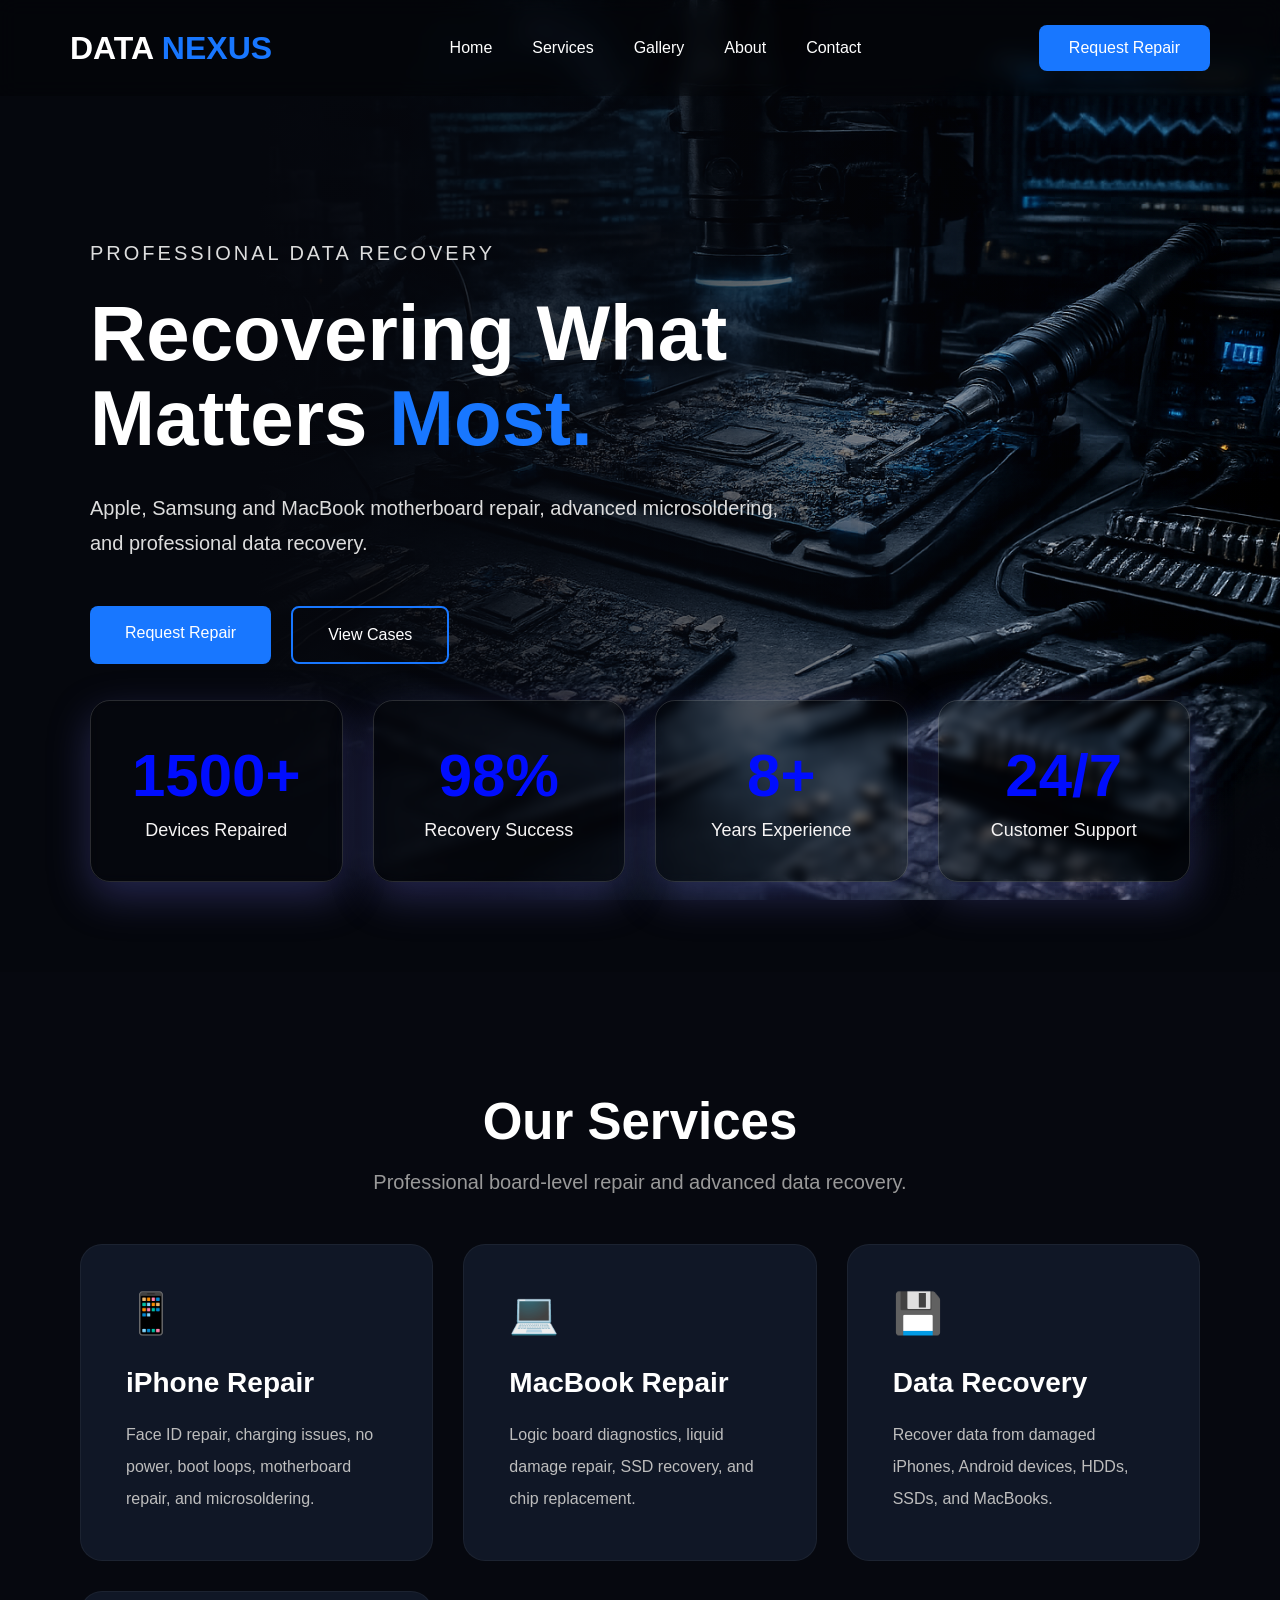
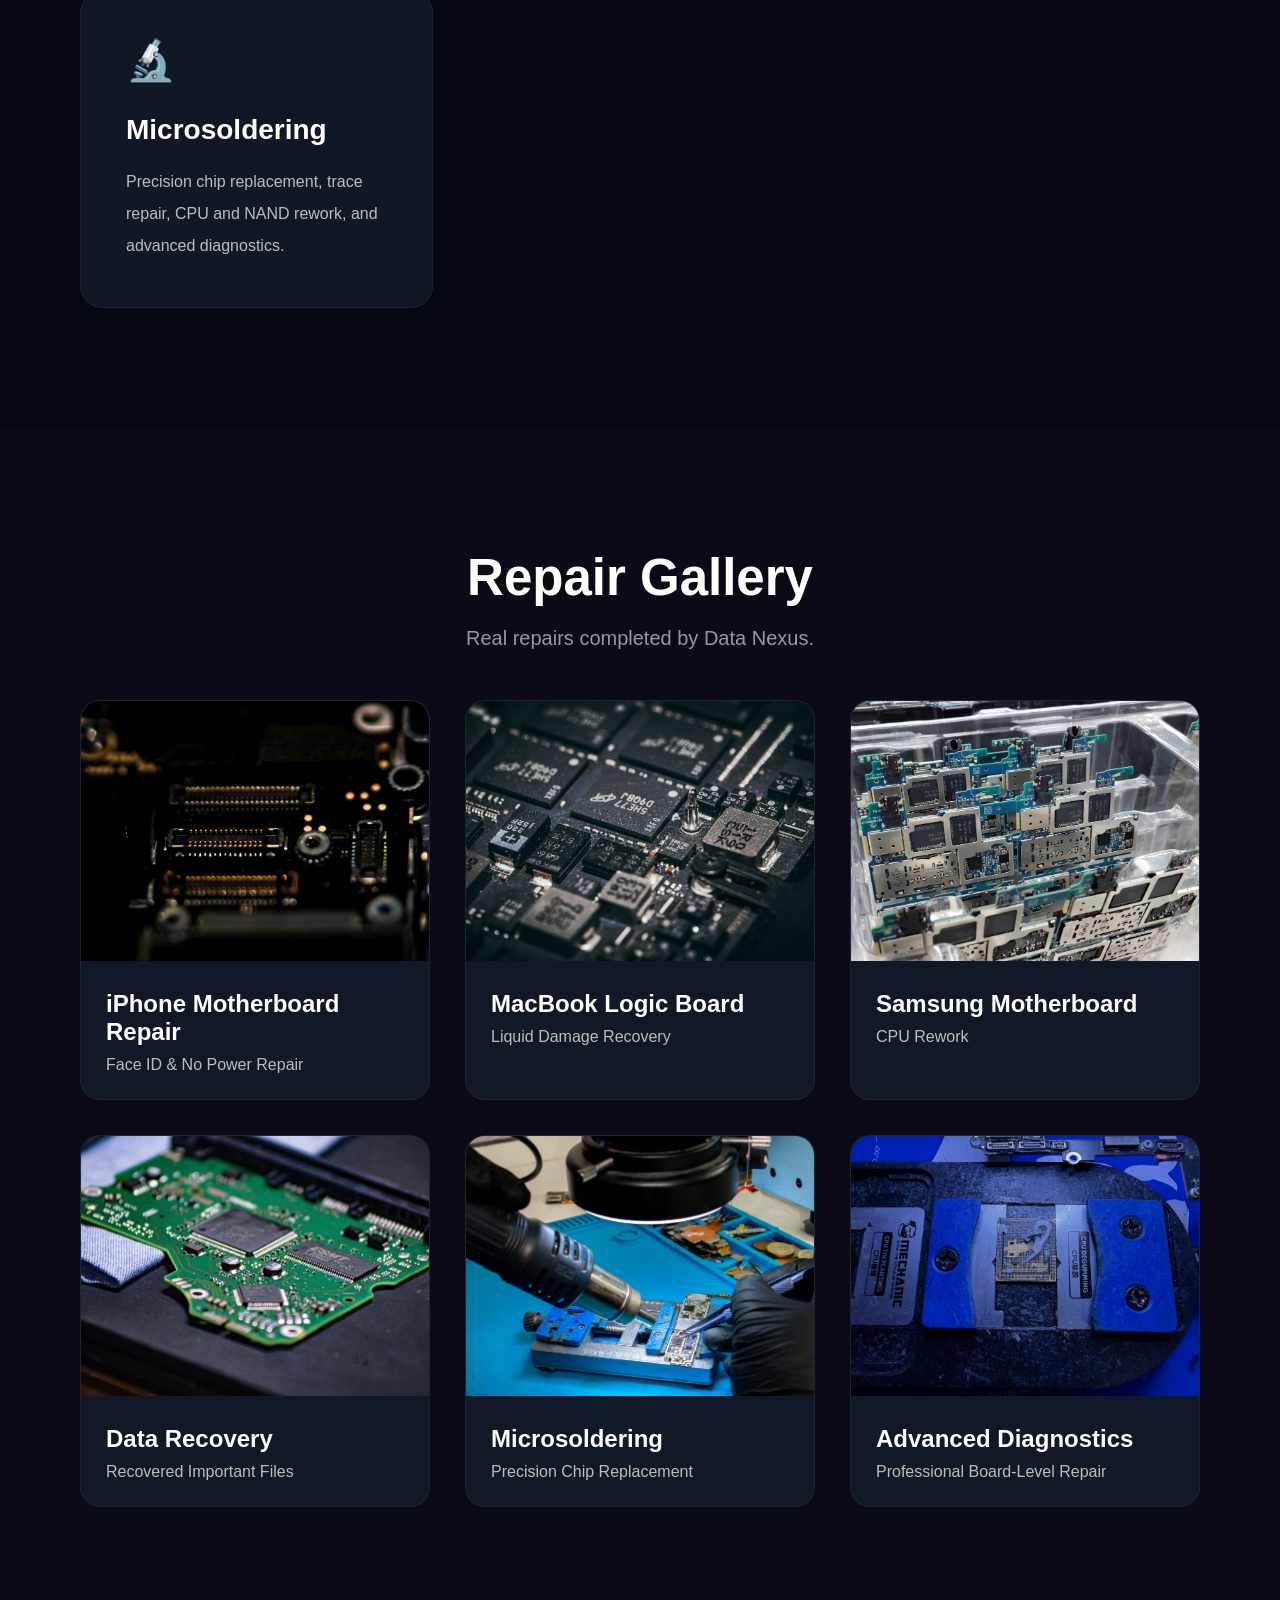
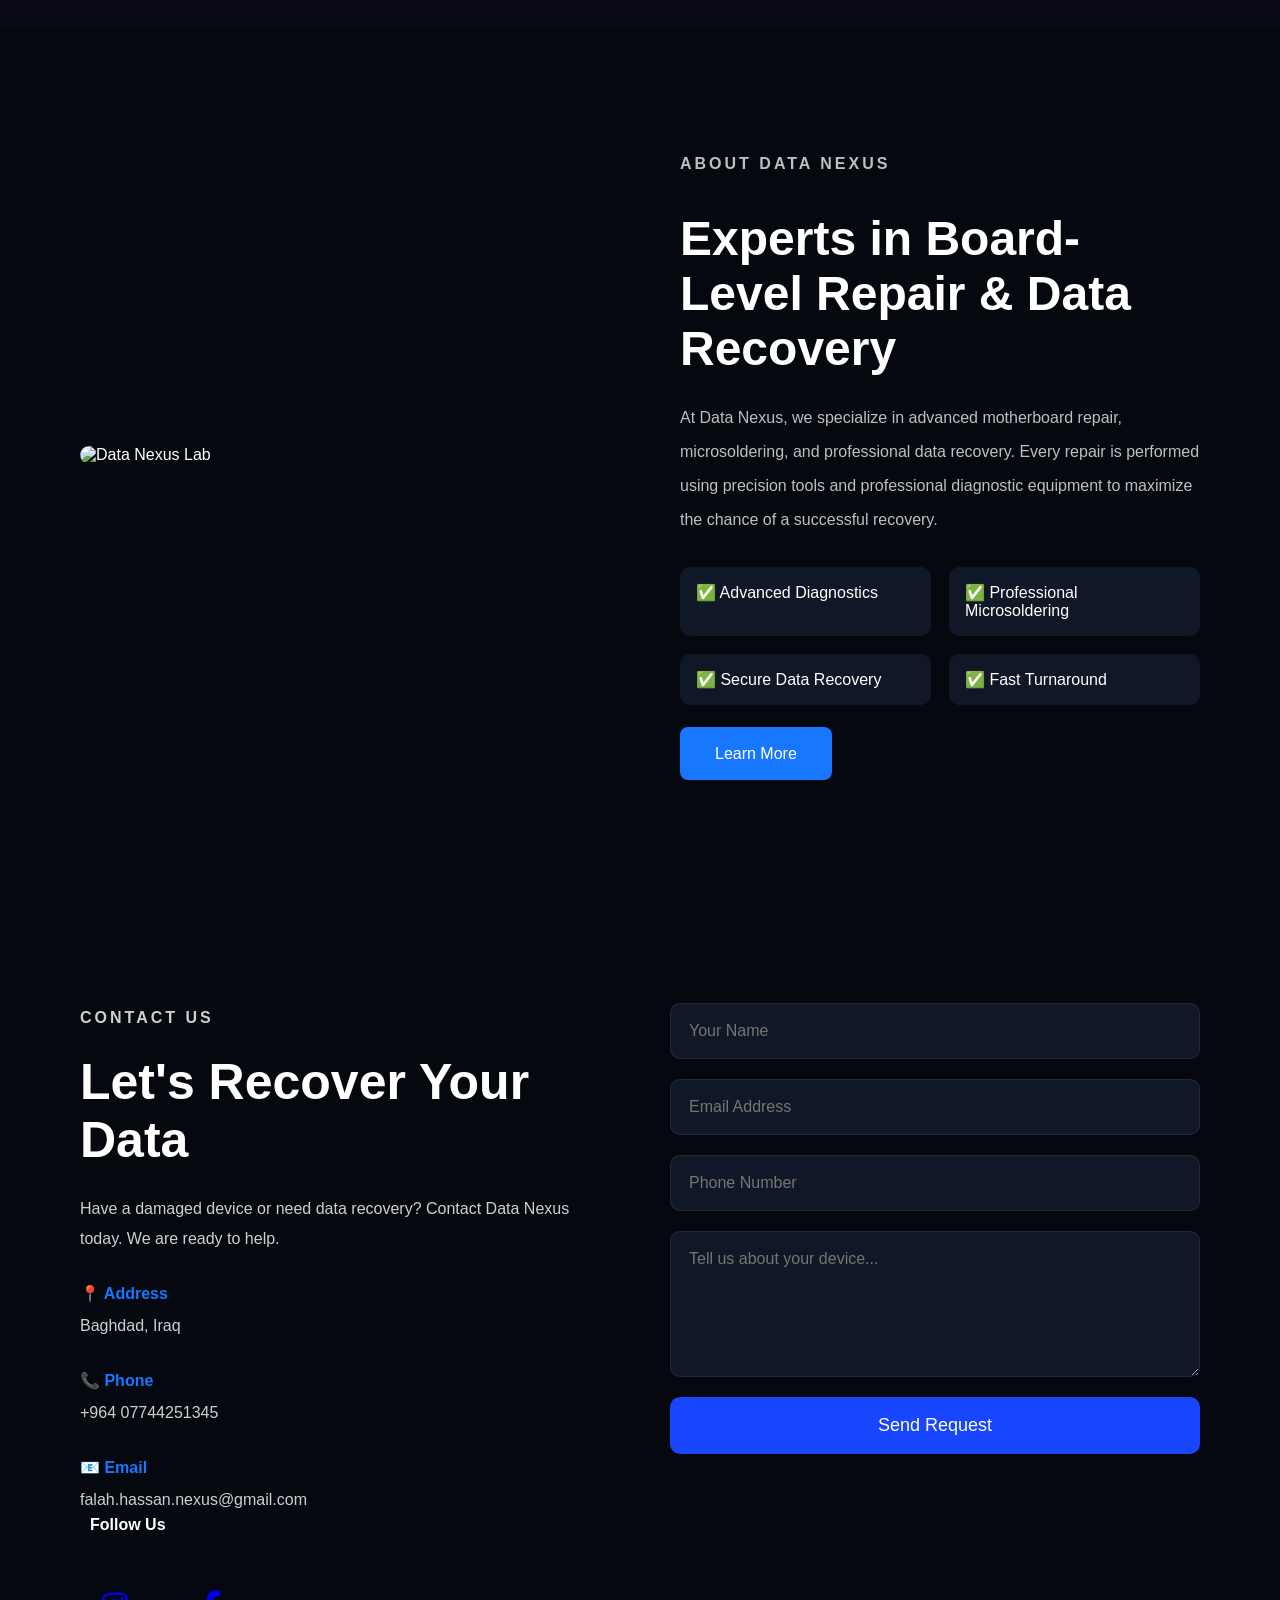
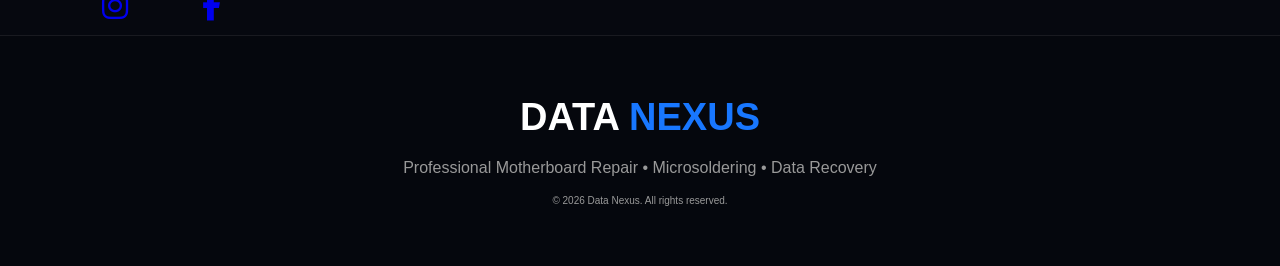
==== index.html @ 42df8c4f "Update index.html" ====
<!DOCTYPE html>
<html lang="en">
<head>
    <meta charset="UTF-8">
    <meta name="viewport" content="width=device-width, initial-scale=1.0">
    <title>Data Nexus</title>

    <link rel="stylesheet" href="style.css">

    <link rel="stylesheet" href="https://cdnjs.cloudflare.com/ajax/libs/font-awesome/6.7.2/css/all.min.css">
</head>

<body>

<header>

    <div class="logo">
        DATA <span>NEXUS</span>
    </div>

    <nav>
        <a href="#">Home</a>
        <a href="#">Services</a>
        <a href="#">Gallery</a>
        <a href="#">About</a>
        <a href="#">Contact</a>
    </nav>

    <a href="#" class="btn">Request Repair</a>

</header>

<section class="hero">

    <div class="overlay"></div>

    <div class="content">

        <p class="small-title">
            PROFESSIONAL DATA RECOVERY
        </p>

        <h1>
            Recovering What <br>
            Matters <span>Most.</span>
        </h1>

        <p>
            Apple, Samsung and MacBook motherboard repair,
            advanced microsoldering,
            and professional data recovery.
        </p>

        <div class="buttons">
            <a href="#" class="primary">Request Repair</a>
            <a href="#" class="secondary">View Cases</a>
        </div>

    </div>

</section>
<section id="services"></section>
<section class="stats">

    <div class="stat-box">
        <h2>1500+</h2>
        <p>Devices Repaired</p>
    </div>

    <div class="stat-box">
        <h2>98%</h2>
        <p>Recovery Success</p>
    </div>

    <div class="stat-box">
        <h2>8+</h2>
        <p>Years Experience</p>
    </div>

    <div class="stat-box">
        <h2>24/7</h2>
        <p>Customer Support</p>
    </div>

</section>

<section class="services">

    <div class="section-title">
        <h2>Our Services</h2>
        <p>Professional board-level repair and advanced data recovery.</p>
    </div>

    <div class="services-grid">

        <div class="service-card">
            <div class="icon">📱</div>
            <h3>iPhone Repair</h3>
            <p>
                Face ID repair, charging issues, no power, boot loops,
                motherboard repair, and microsoldering.
            </p>
        </div>

        <div class="service-card">
            <div class="icon">💻</div>
            <h3>MacBook Repair</h3>
            <p>
                Logic board diagnostics, liquid damage repair,
                SSD recovery, and chip replacement.
            </p>
        </div>

        <div class="service-card">
            <div class="icon">💾</div>
            <h3>Data Recovery</h3>
            <p>
                Recover data from damaged iPhones,
                Android devices, HDDs, SSDs,
                and MacBooks.
            </p>
        </div>

        <div class="service-card">
            <div class="icon">🔬</div>
            <h3>Microsoldering</h3>
            <p>
                Precision chip replacement,
                trace repair,
                CPU and NAND rework,
                and advanced diagnostics.
            </p>
        </div>

    </div>

</section>
<section class="gallery">

    <div class="section-title">
        <h2>Repair Gallery</h2>
        <p>Real repairs completed by Data Nexus.</p>
    </div>

    <div class="gallery-grid">

        <div class="gallery-card">
            <img src="images/repair1.jpg" alt="iPhone Repair">
            <div class="gallery-info">
                <h3>iPhone Motherboard Repair</h3>
                <p>Face ID & No Power Repair</p>
            </div>
        </div>

        <div class="gallery-card">
            <img src="images/repair2.jpg" alt="MacBook Repair">
            <div class="gallery-info">
                <h3>MacBook Logic Board</h3>
                <p>Liquid Damage Recovery</p>
            </div>
        </div>

        <div class="gallery-card">
            <img src="images/repair3.jpg" alt="Samsung Repair">
            <div class="gallery-info">
                <h3>Samsung Motherboard</h3>
                <p>CPU Rework</p>
            </div>
        </div>

        <div class="gallery-card">
            <img src="images/repair4.jpg" alt="Data Recovery">
            <div class="gallery-info">
                <h3>Data Recovery</h3>
                <p>Recovered Important Files</p>
            </div>
        </div>

        <div class="gallery-card">
            <img src="images/repair5.jpg" alt="Microsoldering">
            <div class="gallery-info">
                <h3>Microsoldering</h3>
                <p>Precision Chip Replacement</p>
            </div>
        </div>

        <div class="gallery-card">
            <img src="images/repair6.jpg" alt="Board Repair">
            <div class="gallery-info">
                <h3>Advanced Diagnostics</h3>
                <p>Professional Board-Level Repair</p>
            </div>
        </div>

    </div>

</section>
<section class="about">

    <div class="about-image">
        <img src="images/about.jpg" alt="Data Nexus Lab">
    </div>

    <div class="about-content">

        <p class="section-tag">ABOUT DATA NEXUS</p>

        <h2>Experts in Board-Level Repair & Data Recovery</h2>

        <p>
            At Data Nexus, we specialize in advanced motherboard repair,
            microsoldering, and professional data recovery. Every repair is
            performed using precision tools and professional diagnostic
            equipment to maximize the chance of a successful recovery.
        </p>

        <div class="features">

            <div class="feature">
                ✅ Advanced Diagnostics
            </div>

            <div class="feature">
                ✅ Professional Microsoldering
            </div>

            <div class="feature">
                ✅ Secure Data Recovery
            </div>

            <div class="feature">
                ✅ Fast Turnaround
            </div>

        </div>

        <a href="#" class="primary">Learn More</a>

    </div>

</section>



</section>

<section class="contact">

    <div class="contact-info">

        <p class="section-tag">CONTACT US</p>

        <h2>Let's Recover Your Data</h2>

        <p>
            Have a damaged device or need data recovery? Contact Data Nexus today.
            We are ready to help.
        </p>

        <div class="contact-item">
            <strong>📍 Address</strong>
            <p>Baghdad, Iraq</p>
        </div>

        <div class="contact-item">
            <strong>📞 Phone</strong>
            <p>+964 07744251345</p>
        </div>

        <div class="contact-item">
            <strong>📧 Email</strong>
            <p>falah.hassan.nexus@gmail.com</p>
        </div>

        </div>

    <div class="contact-form">

        <form>

            <input type="text" placeholder="Your Name">

            <input type="email" placeholder="Email Address">

            <input type="text" placeholder="Phone Number">

            <textarea placeholder="Tell us about your device..." rows="6"></textarea>

            <button type="submit">Send Request</button>

        </form>

    </div>


</section>

</section>
       
<footer>

    <div class="social-links">
        <h4>Follow Us</h4>

        <div class="social-icons">
            <a href="https://www.instagram.com/falah.oo1?igsh=dGNjZG14dXBqdHlq&utm_source=qr" target="_blank">
                <i class="fa-brands fa-instagram"></i>
            </a>
            <a href="https://www.facebook.com/share/1Ceeu6d5cN/?mibextid=wwXIfr" target="_blank">
                <i class="fa-brands fa-facebook-f"></i>
            </a>
        </div>
    </div>

    <div class="footer-logo">
        DATA <span>NEXUS</span>
    </div>

    <p>Professional Motherboard Repair • Microsoldering • Data Recovery</p>
    <p class="copyright">© 2026 Data Nexus. All rights reserved.</p>

</footer>
---- style.css ----
*{
    margin:0;
    padding:0;
    box-sizing:border-box;
    font-family:Arial, Helvetica, sans-serif;
}

body{
    background:#05070d;
    color:white;
}

header{

    position:fixed;
    top:0;
    width:100%;

    display:flex;
    justify-content:space-between;
    align-items:center;

    padding:25px 70px;

    background:rgba(0,0,0,.25);

    backdrop-filter:blur(10px);

    z-index:1000;
}


.logo{

    font-size:32px;
    font-weight:bold;

}

.logo span{

    color:#1877ff;

}

nav{

    display:flex;
    gap:40px;

}

nav a{

    color:white;
    text-decoration:none;
    transition:.3s;

}

nav a:hover{

    color:#1877ff;

}

.btn{

    background:#1877ff;
    color:white;
    text-decoration:none;

    padding:14px 30px;

    border-radius:8px;

}

.hero{

    height:100vh;

    background:url("images/hero.jpg");

    background-size:cover;
    

    background-position:center;

    display:flex;

    align-items:center;

    position:relative;

}

.overlay{

    position:absolute;

    inset:0;

    background:linear-gradient(to right,#05070d 20%,rgba(5,7,13,.6),transparent);

}

.content{

    position:relative;

    max-width:700px;

    margin-left:90px;

    z-index:2;

}

.small-title{

    color:#1877ff;

    letter-spacing:3px;

    margin-bottom:20px;

}

h1{

    font-size:78px;

    line-height:85px;

    margin-bottom:30px;

}

h1 span{

    color:#1877ff;

}

.content p{

    font-size:20px;

    color:#ddd;

    line-height:35px;

}

.buttons{

    display:flex;

    gap:20px;

    margin-top:45px;

}

.primary{

    background:#1877ff;

    color:white;

    padding:18px 35px;

    border-radius:8px;

    text-decoration:none;

}

.secondary{

    border:2px solid #1877ff;

    color:white;

    padding:18px 35px;

    border-radius:8px;

    text-decoration:none;

}

/* ========================= */
/* Statistics Section */
/* ========================= */

.stats{
    position: relative;
    margin-top: -200px;   /* Move it upward */
    z-index: 10;         /* Keep it above the image */

    background: transparent;

    display: grid;
    grid-template-columns: repeat(4,1fr);
    gap: 30px;
    padding: 0 90px 90px;
}

.stat-box{

    background: rgba(0, 0, 0, .001);

    backdrop-filter: blur(5px);

    -webkit-backdrop-filter: blur(5px);

    border: 1px solid rgba(255,255,255,.15);

    border-radius: 20px;

    padding: 40px;

    text-align: center;

    transition: .35s;

    box-shadow: 0 15px 40px rgba(95, 95, 197, 0.35);

}

.stat-box:hover{

    transform: translateY(-8px);

    border-color: #000000;

    box-shadow:
        0 0 25px rgba(24, 70, 255, 0.36),
        0 15px 40px rgba(0,0,0,.45);

}
.stat-box h2{

    color:#000dff;

    font-size:60px;

    margin-bottom:10px;

}

.stat-box p{

    color:#f6f4f4;

    font-size:18px;

}

/* ========================= */
/* Services */
/* ========================= */

.services{

    padding:120px 80px;

    background:#06080f;

}

.section-title{

    text-align:center;

    margin-bottom:50px;

}

.section-title h2{

    font-size:51px;

    margin-bottom:20px;

}

.section-title p{

    color:#999;

    font-size:20px;

}

.services-grid{

    display:grid;

    grid-template-columns:repeat(auto-fit,minmax(280px,1fr));

    gap:30px;

}

.service-card{

    background:#101726;

    padding:45px;

    border-radius:22px;

    transition:.35s;

    border:1px solid rgba(255,255,255,.05);

}

.service-card:hover{

    transform:translateY(-12px);

    border-color:#1877ff;

    box-shadow:0 0 40px rgba(24,119,255,.35);

}

.icon{

    font-size:40px;

    margin-bottom:30px;

}

.service-card h3{

    font-size:28px;

    margin-bottom:20px;

}

.service-card p{

    color:#bdbdbd;

    line-height:32px;

}

/* ========================= */
/* Gallery */
/* ========================= */

.gallery{
 background: url("images/background.jpg") center center / cover no-repeat;
    padding:120px 80px;

    background:#0a0b17;

}

.gallery-grid{

    display:grid;

    grid-template-columns:repeat(auto-fit,minmax(350px,1fr));

    gap:35px;

}

.gallery-card{

    background:#111827;

    border-radius:20px;

    overflow:hidden;

    transition:.35s;

    border:1px solid rgba(255,255,255,.05);

}

.gallery-card:hover{

    transform:translateY(-10px);

    border-color:#1877ff;

    box-shadow:0 0 40px rgba(24,119,255,.35);

}

.gallery-card img{

    width:100%;

    height:260px;

    object-fit:cover;

}

.gallery-info{

    padding:25px;

}

.gallery-info h3{

    margin-bottom:10px;

    font-size:24px;

}

.gallery-info p{

    color:#bdbdbd;

}

/* ========================= */
/* About */
/* ========================= */

.about{

    display:flex;

    align-items:center;

    justify-content:space-between;

    gap:80px;

    padding:120px 80px;

    background:#06080f;

}

.about-image{

    flex:1;

}

.about-image img{

    width:100%;

    border-radius:20px;

}

.about-content{

    flex:1;

}

.section-tag{

    color:#1877ff;

    letter-spacing:3px;

    margin-bottom:20px;

    font-weight:bold;

}

.about-content h2{

    font-size:48px;

    margin-bottom:25px;

}

.about-content p{

    color:#bfbfbf;

    line-height:34px;

    margin-bottom:30px;

}

.features{

    display:grid;

    grid-template-columns:repeat(2,1fr);

    gap:18px;

    margin-bottom:40px;

}

.feature{

    background:#101726;

    padding:16px;

    border-radius:10px;

}

/* ========================= */
/* Testimonials */
/* ========================= */

.testimonials{

    padding:120px 80px;

    background:#0b0f19;

}

.testimonial-grid{

    display:grid;

    grid-template-columns:repeat(auto-fit,minmax(320px,1fr));

    gap:35px;

}

.testimonial-card{

    background:#101726;

    padding:40px;

    border-radius:20px;

    border:1px solid rgba(255,255,255,.05);

    transition:.35s;

}

.testimonial-card:hover{

    transform:translateY(-10px);

    border-color:#1877ff;

    box-shadow:0 0 40px rgba(24,119,255,.35);

}

.stars{

    color:#FFD700;

    font-size:24px;

    margin-bottom:20px;

}

.testimonial-card p{

    color:#cfcfcf;

    line-height:30px;

    margin-bottom:20px;

}

.testimonial-card h4{

    color:white;

}

/* ========================= */
/* Contact */
/* ========================= */

.contact{

    display:flex;

    justify-content:space-between;

    gap:60px;

    padding:120px 80px;

    background:#06080f;

}

.contact-info{

    flex:1;

}

.contact-info h2{

    font-size:50px;

    margin-bottom:25px;

}

.contact-info p{

    color:#cfcfcf;

    line-height:30px;

}

.contact-item{

    margin-top:30px;

}

.contact-item strong{

    color:#1877ff;

    display:block;

    margin-bottom:8px;

}

.contact-form{

    flex:1;

}

.contact-form form{

    display:flex;

    flex-direction:column;

    gap:20px;

}

.contact-form input,
.contact-form textarea{

    background:#101726;

    border:1px solid rgba(255,255,255,.08);

    color:white;

    padding:18px;

    border-radius:10px;

    font-size:16px;

}

.contact-form input:focus,
.contact-form textarea:focus{

    outline:none;

    border-color:#1877ff;

}

.contact-form button{

    background:#1846ff;

    color:white;

    border:none;

    padding:18px;

    border-radius:10px;

    font-size:18px;

    cursor:pointer;

    transition:.3s;

}

.contact-form button:hover{

    background:#e00f0f;

}

/* ========================= */
/* Footer */
/* ========================= */

footer{
    position: relative;

    background:#05070d;

    text-align:center;

    padding:60px 20px;

    border-top:1px solid rgba(255,255,255,.08);

}

.footer-logo{

    font-size:38px;

    font-weight:bold;

    margin-bottom:20px;

}

.footer-logo span{

    color:#1877ff;

}

footer p{

    color:#999;

    margin-top:12px;

}

.copyright{

    margin-top:18px;

    font-size:10px;

}
.social-icons a {
    padding: 12px;
    font-size: 28px;
}

.social-icons{
    display:flex;
    gap:20px;
}

.social-icons {
    display: flex;
    justify-content: center;
    gap: 50px;
    margin-top: 45px;
}
.social-icons i {
    font-size: 30px;   /* Try 28px or 30px */
}

.social-icons a:hover{

    background:#3c8ba3;

    transform:translateY(-5px);

    box-shadow:0 0 15px rgba(197, 196, 209, 0.767);

}

.social-links {
    position: absolute;
    margin-left: 40px;
    top: -120px;
    left: 50px;
    text-align: left ;
    
}
@media (max-width: 768px) {

    body {
        width: 100%;
        overflow-x: hidden;
    }

    header {
        position: fixed;
        padding: 18px 20px;
        height: 70px;
    }

    .logo {
        font-size: 24px;
    }

    nav {
        display: none;
    }

    .btn {
        padding: 10px 18px;
        font-size: 14px;
    }

    .hero {
        min-height: 100vh;
        height: auto;
        padding: 120px 25px 80px;
        background-position: center;
    }

    .overlay {
        background: linear-gradient(
            to bottom,
            rgba(5,7,13,.35),
            rgba(5,7,13,.9)
        );
    }

    .content {
        max-width: 100%;
        margin-left: 0;
    }

    .small-title {
        font-size: 13px;
        letter-spacing: 2px;
        margin-bottom: 15px;
    }

    h1 {
        font-size: 46px;
        line-height: 1.05;
        margin-bottom: 22px;
    }

    .content p {
        font-size: 16px;
        line-height: 26px;
    }

    .buttons {
        flex-direction: column;
        gap: 12px;
        margin-top: 30px;
    }

    .primary,
    .secondary {
        width: 100%;
        text-align: center;
        padding: 15px 20px;
    }

    /* Statistics */

    .stats {
        margin-top: 0;
        grid-template-columns: repeat(2, 1fr);
        gap: 15px;
        padding: 40px 20px;
    }

    .stat-box {
        padding: 25px 10px;
        border-radius: 15px;
    }

    .stat-box h2 {
        font-size: 38px;
    }

    .stat-box p {
        font-size: 14px;
    }

    /* Services */

    .services {
        padding: 80px 20px;
    }

    .section-title {
        margin-bottom: 35px;
    }

    .section-title h2 {
        font-size: 36px;
    }

    .section-title p {
        font-size: 16px;
        line-height: 25px;
    }

    .services-grid {
        grid-template-columns: 1fr;
        gap: 20px;
    }

    .service-card {
        padding: 30px 25px;
    }

    .service-card h3 {
        font-size: 24px;
    }

    .service-card p {
        font-size: 15px;
        line-height: 27px;
    }

    /* Gallery */

    .gallery {
        padding: 80px 20px;
    }

    .gallery-grid {
        grid-template-columns: 1fr;
        gap: 20px;
    }

    .gallery-card img {
        height: 220px;
    }

    .gallery-info {
        padding: 20px;
    }

    /* About */

    .about {
        flex-direction: column;
        padding: 80px 20px;
        gap: 40px;
    }

    .about-image,
    .about-content {
        width: 100%;
    }

    .about-content h2 {
        font-size: 36px;
    }

    .about-content p {
        font-size: 16px;
        line-height: 28px;
    }

    .features {
        grid-template-columns: 1fr;
    }

    /* Testimonials */

    .testimonials {
        padding: 80px 20px;
    }

    .testimonial-grid {
        grid-template-columns: 1fr;
        gap: 20px;
    }

    .testimonial-card {
        padding: 30px 25px;
    }
    

    /* Contact */

    .contact {
        flex-direction: column;
        padding: 80px 20px;
        gap: 40px;
    }

    .contact-info h2 {
        font-size: 36px;
    }

    .contact-form input,
    .contact-form textarea {
        width: 100%;
    }

    /* Footer */

    footer {
        padding: 50px 20px;
    }

    .footer-logo {
        font-size: 30px;
    }

    .social-links {
        position: static;
        margin: 30px 0 0;
        text-align: center;
    }

    .social-icons {
        gap: 30px;
        margin-top: 30px;
    }

    .social-icons i {
        font-size: 26px;
    }
}
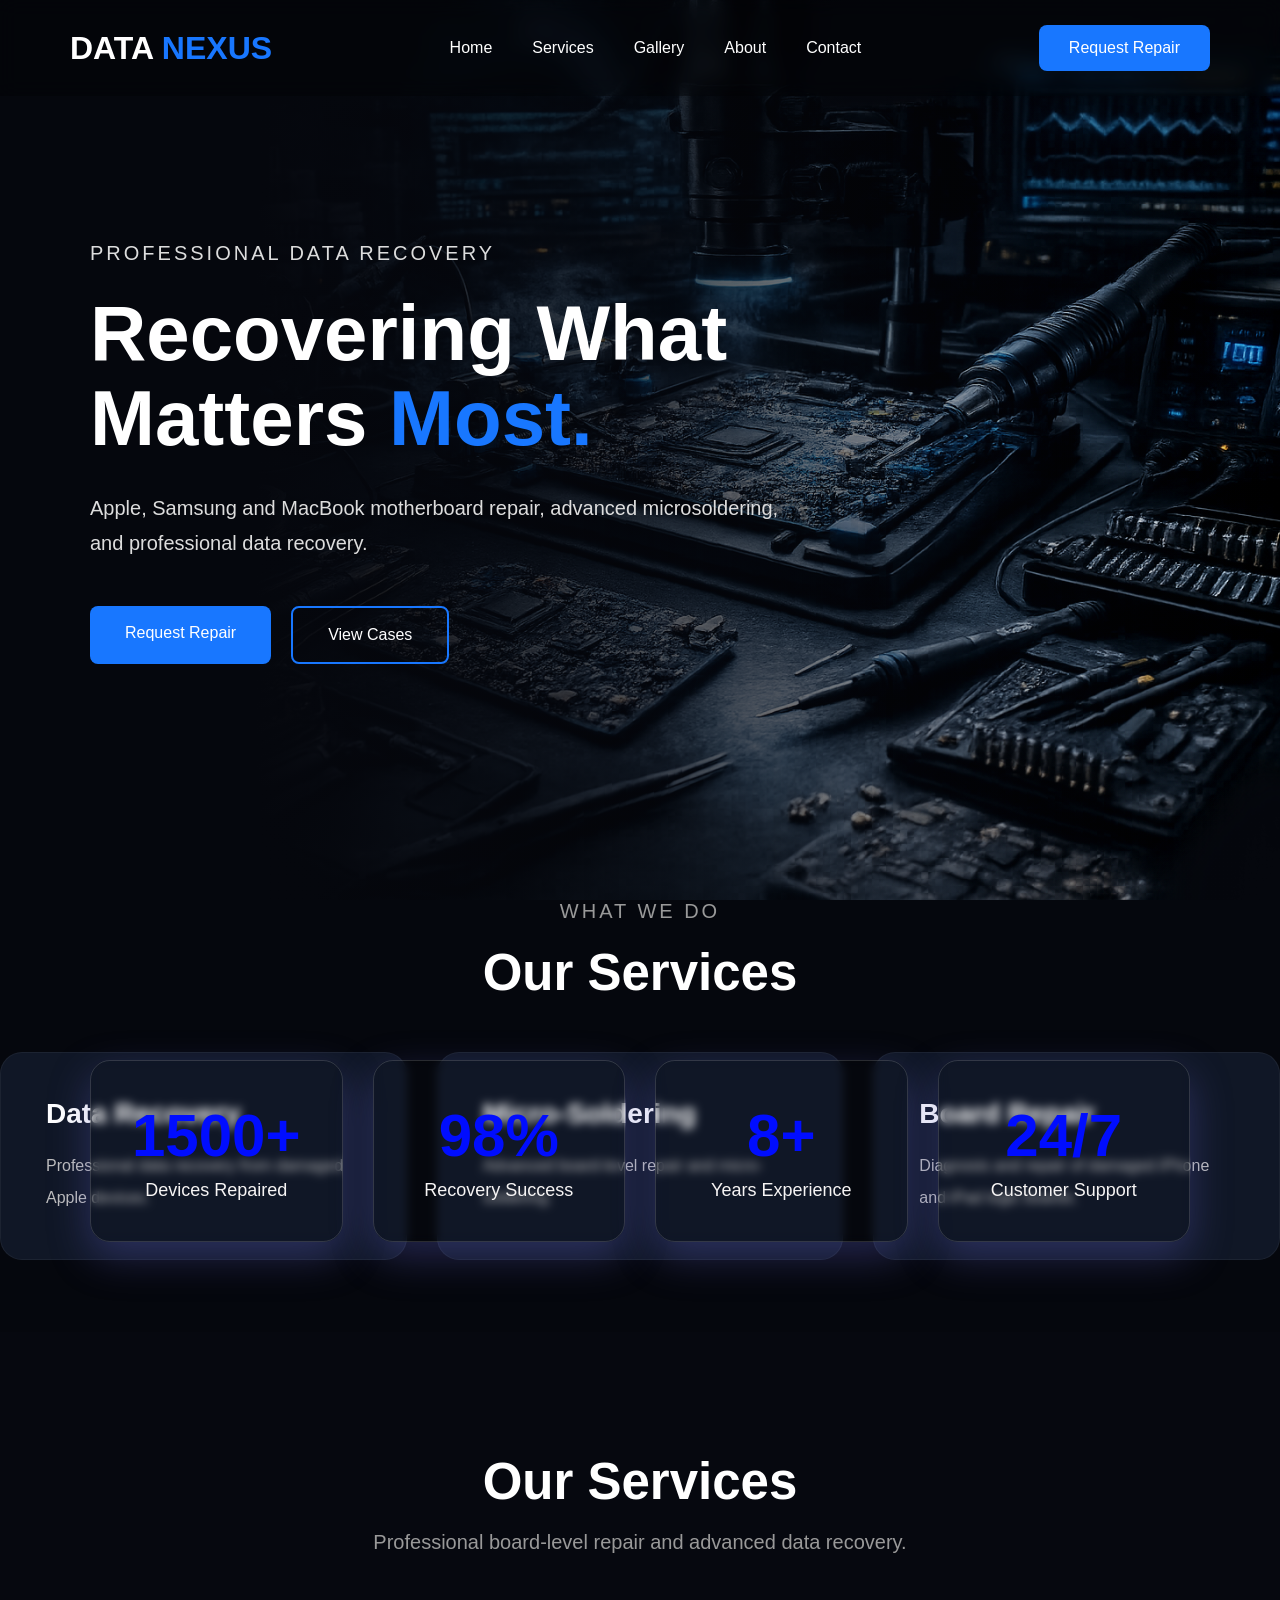
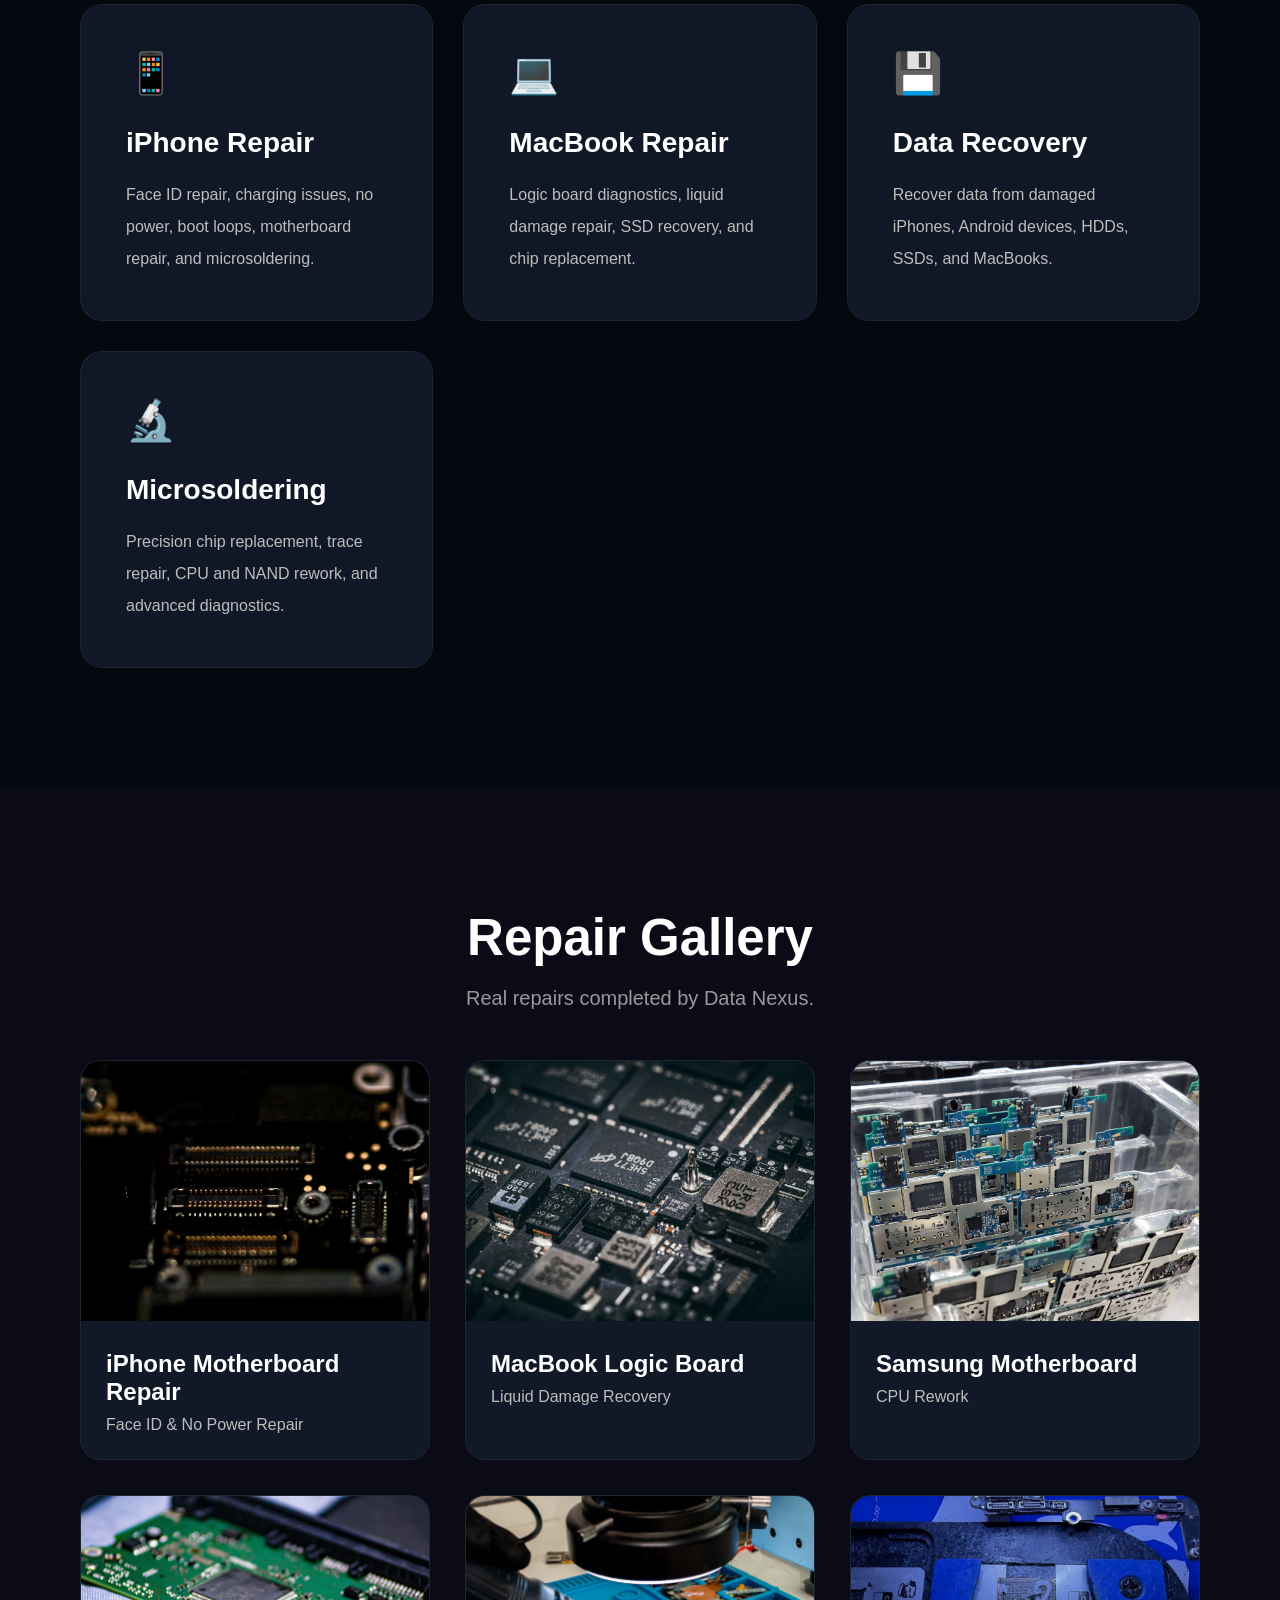
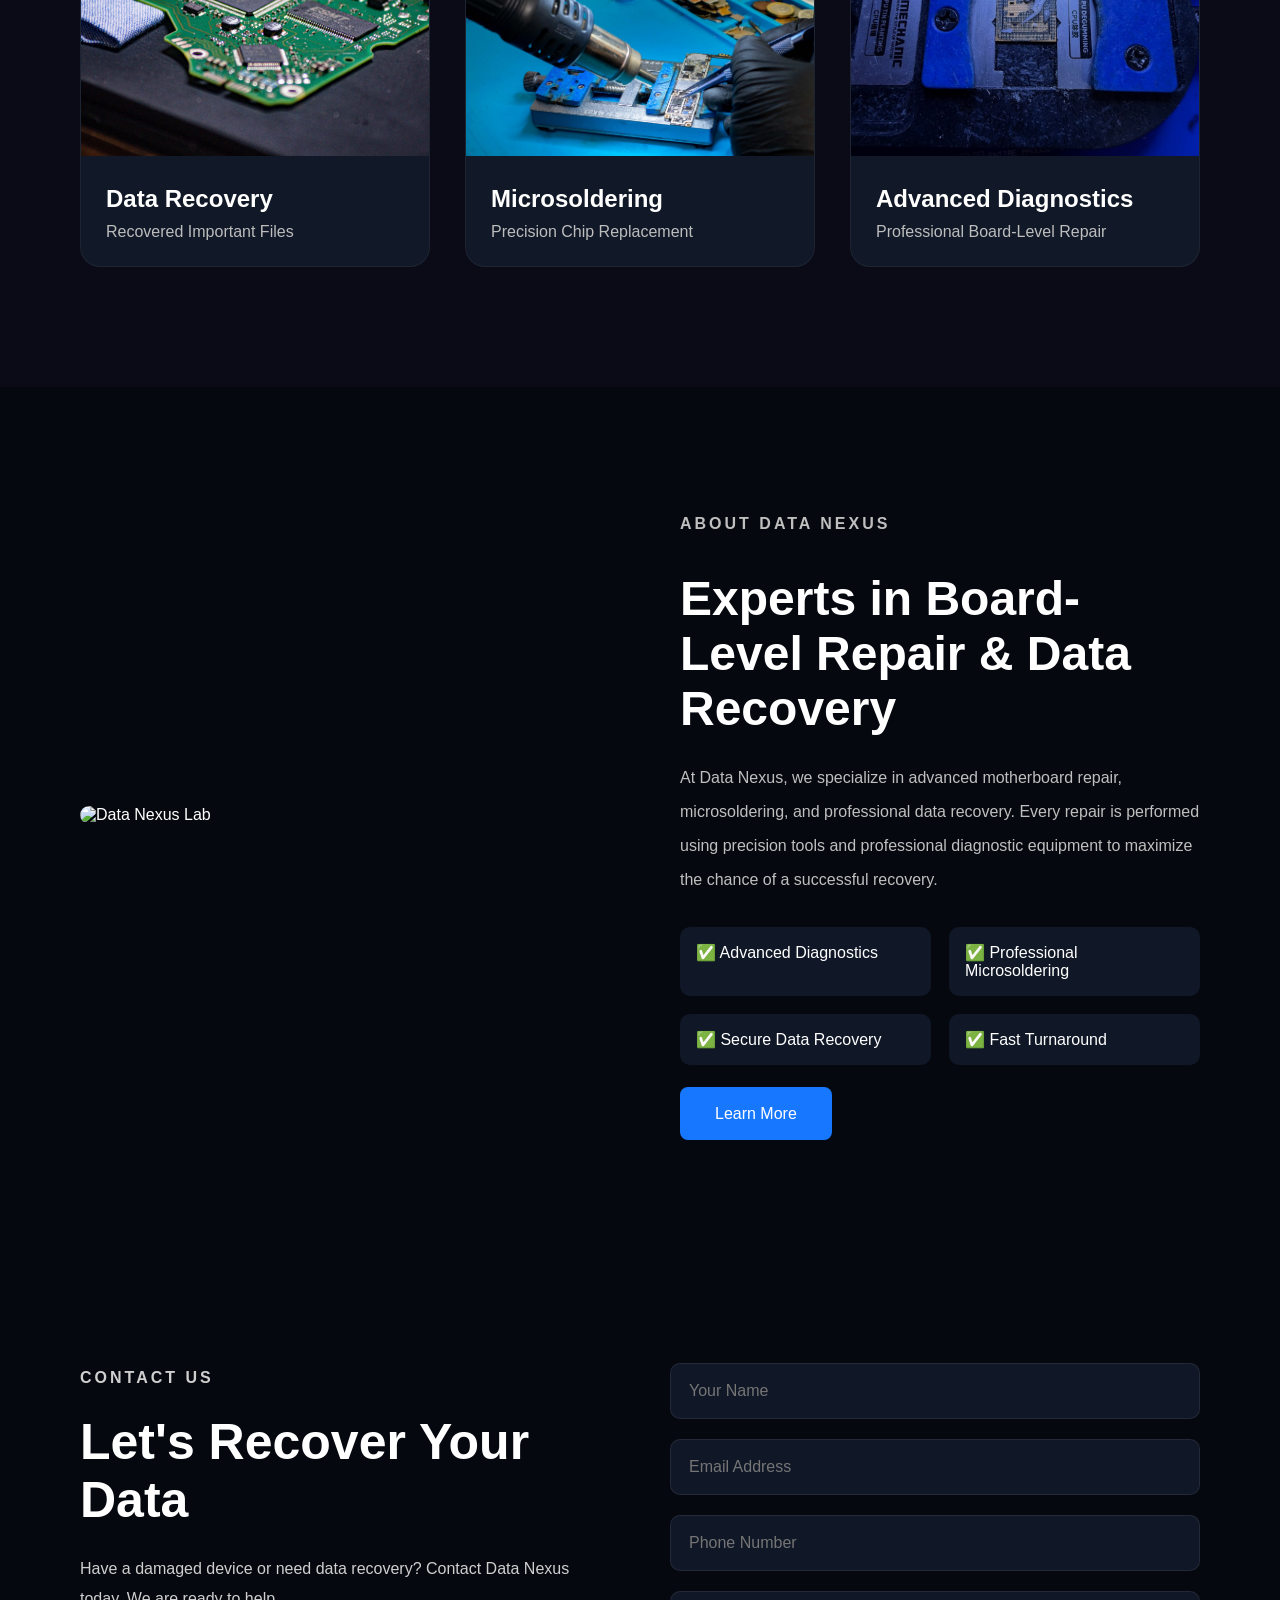
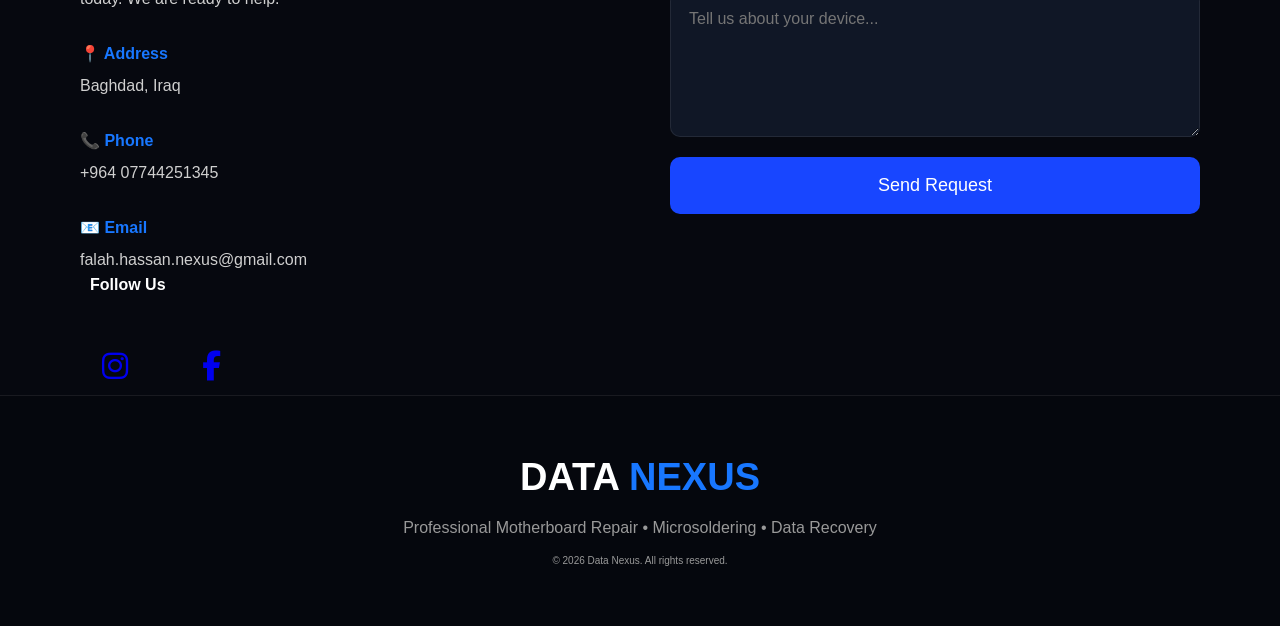
==== commit dd1fd6a2: "Update index.html" ====
--- a/index.html
+++ b/index.html
@@ -59,7 +59,31 @@
     </div>
 
 </section>
-<section id="services"></section>
+<section id="services" class="section">
+    <div class="container">
+        <div class="section-title">
+            <p class="small-title">WHAT WE DO</p>
+            <h2>Our Services</h2>
+        </div>
+
+        <div class="services-grid">
+            <div class="service-card">
+                <h3>Data Recovery</h3>
+                <p>Professional data recovery from damaged Apple devices.</p>
+            </div>
+
+            <div class="service-card">
+                <h3>Micro-Soldering</h3>
+                <p>Advanced board-level repair and micro-soldering.</p>
+            </div>
+
+            <div class="service-card">
+                <h3>Board Repair</h3>
+                <p>Diagnosis and repair of damaged iPhone and iPad logic boards.</p>
+            </div>
+        </div>
+    </div>
+</section>
 <section class="stats">
 
     <div class="stat-box">
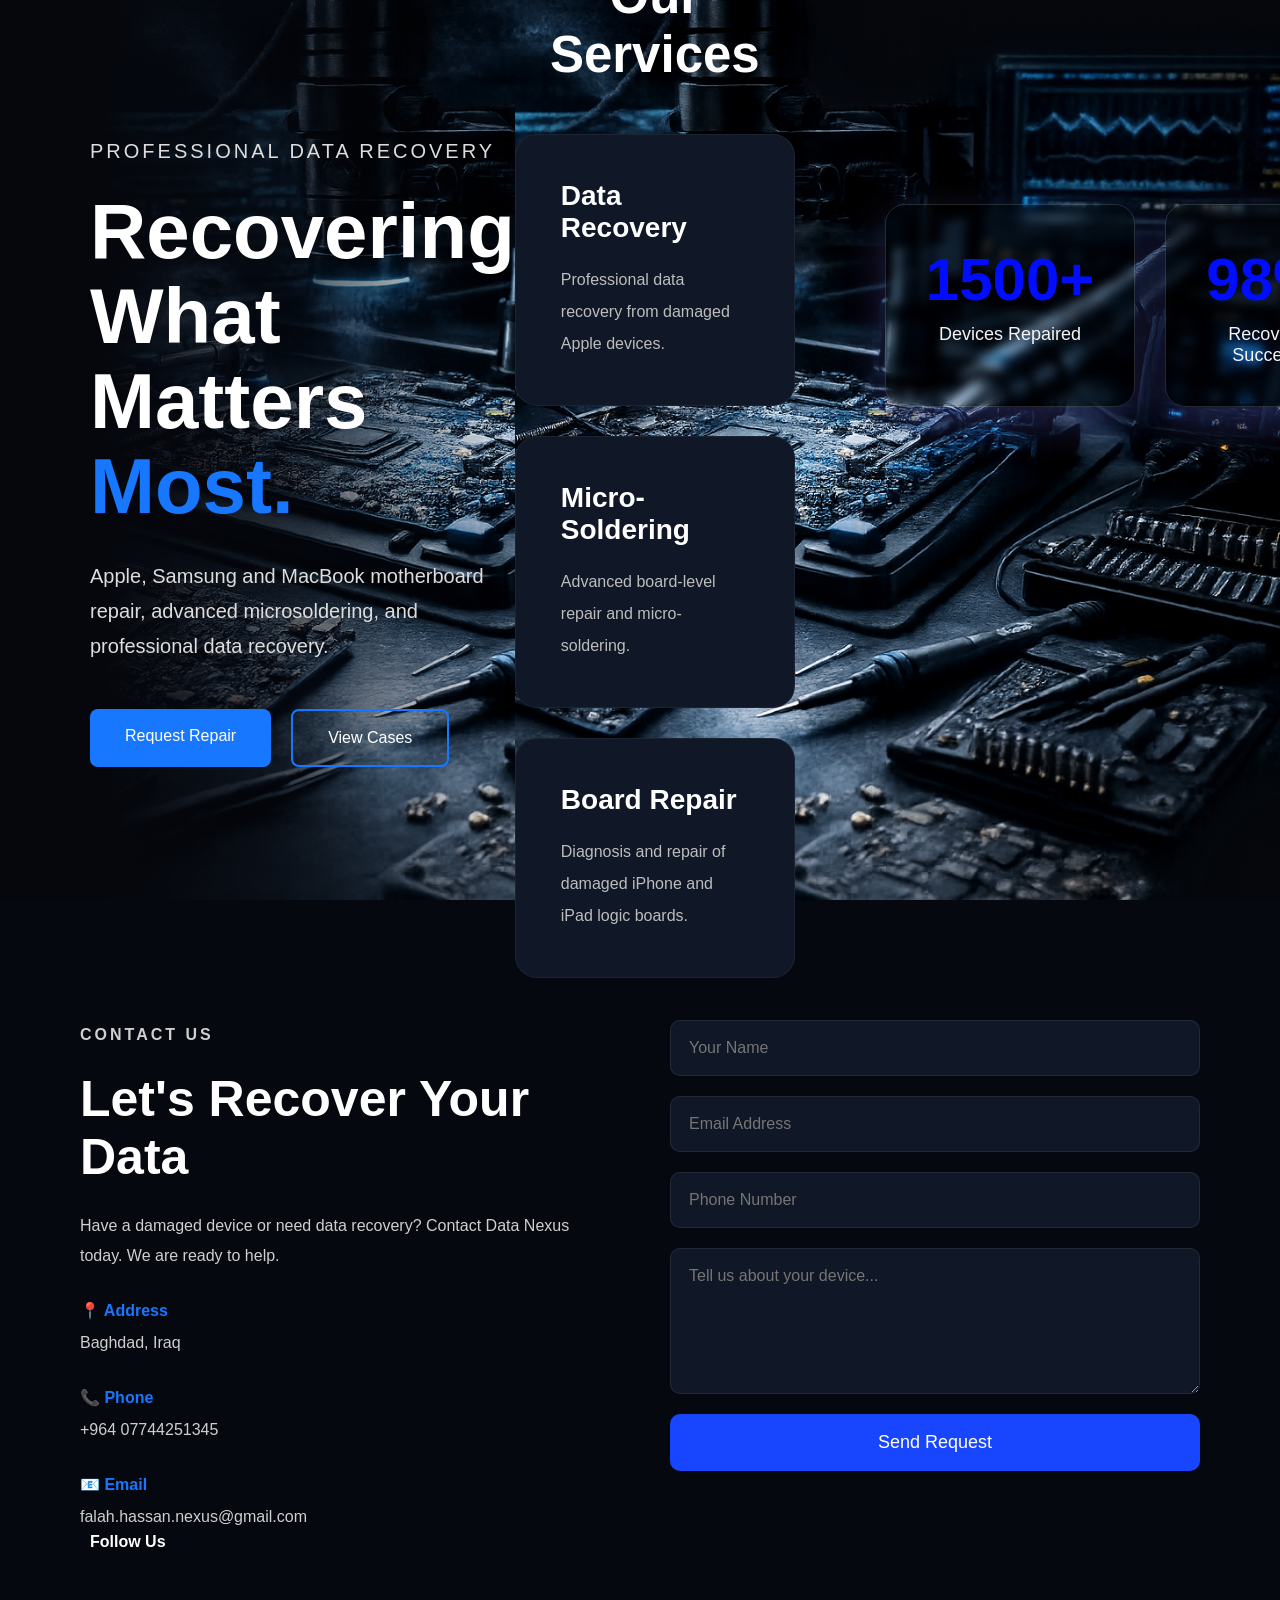
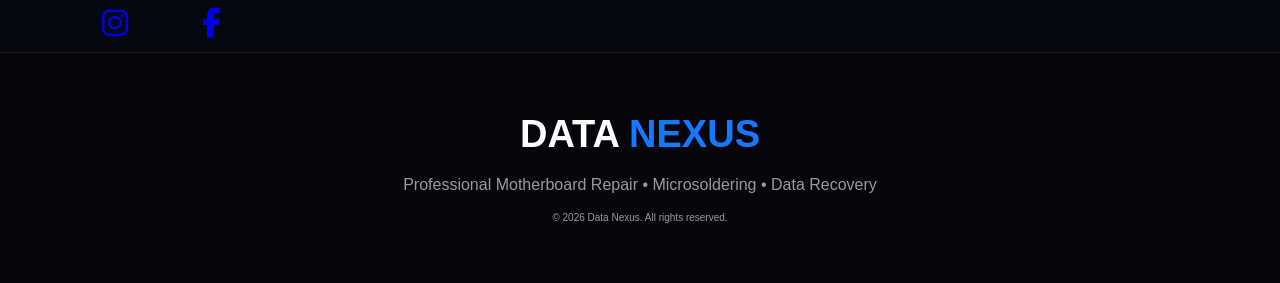
==== commit 3cfc1dc1: "Update index.html" ====
--- a/index.html
+++ b/index.html
@@ -11,24 +11,7 @@
 </head>
 
 <body>
-
-<header>
-
-    <div class="logo">
-        DATA <span>NEXUS</span>
-    </div>
-
-    <nav>
-        <a href="#">Home</a>
-        <a href="#">Services</a>
-        <a href="#">Gallery</a>
-        <a href="#">About</a>
-        <a href="#">Contact</a>
-    </nav>
-
-    <a href="#" class="btn">Request Repair</a>
-
-</header>
+<section id="home" class="hero">
 
 <section class="hero">
 
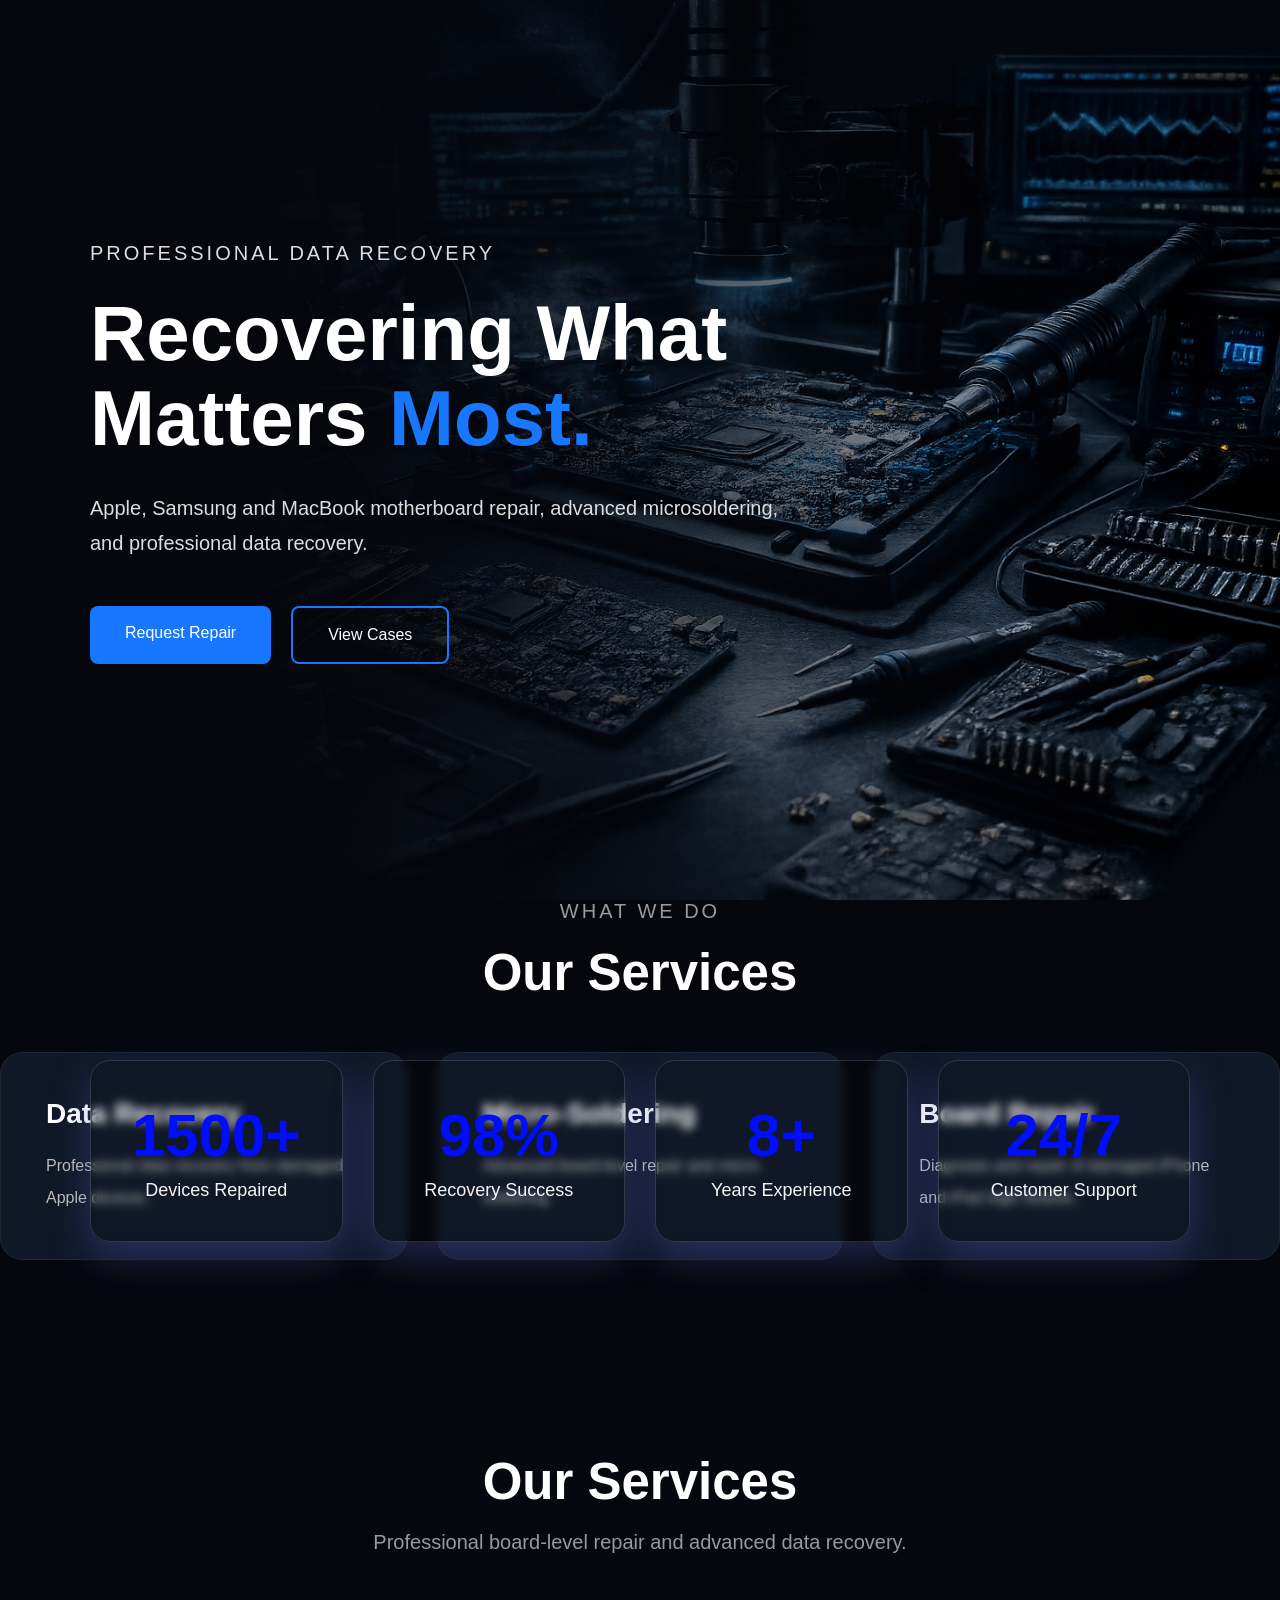
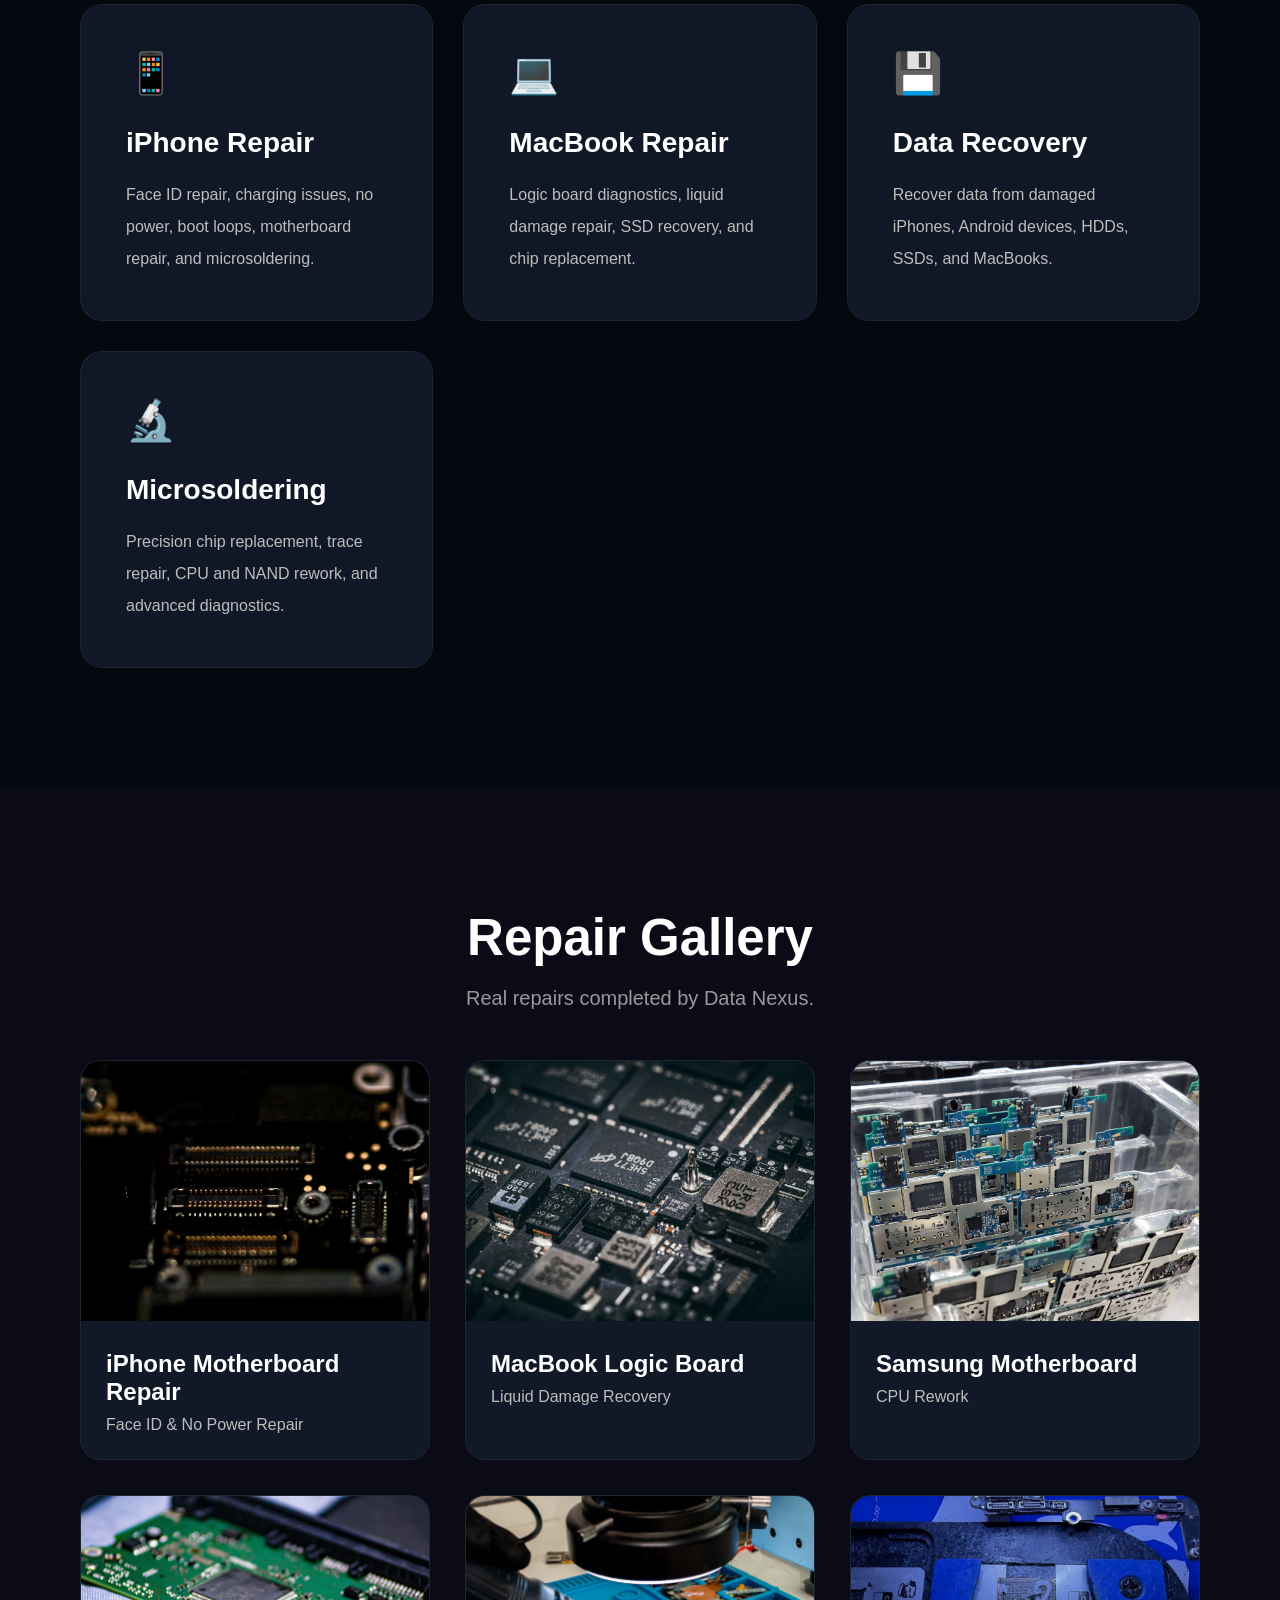
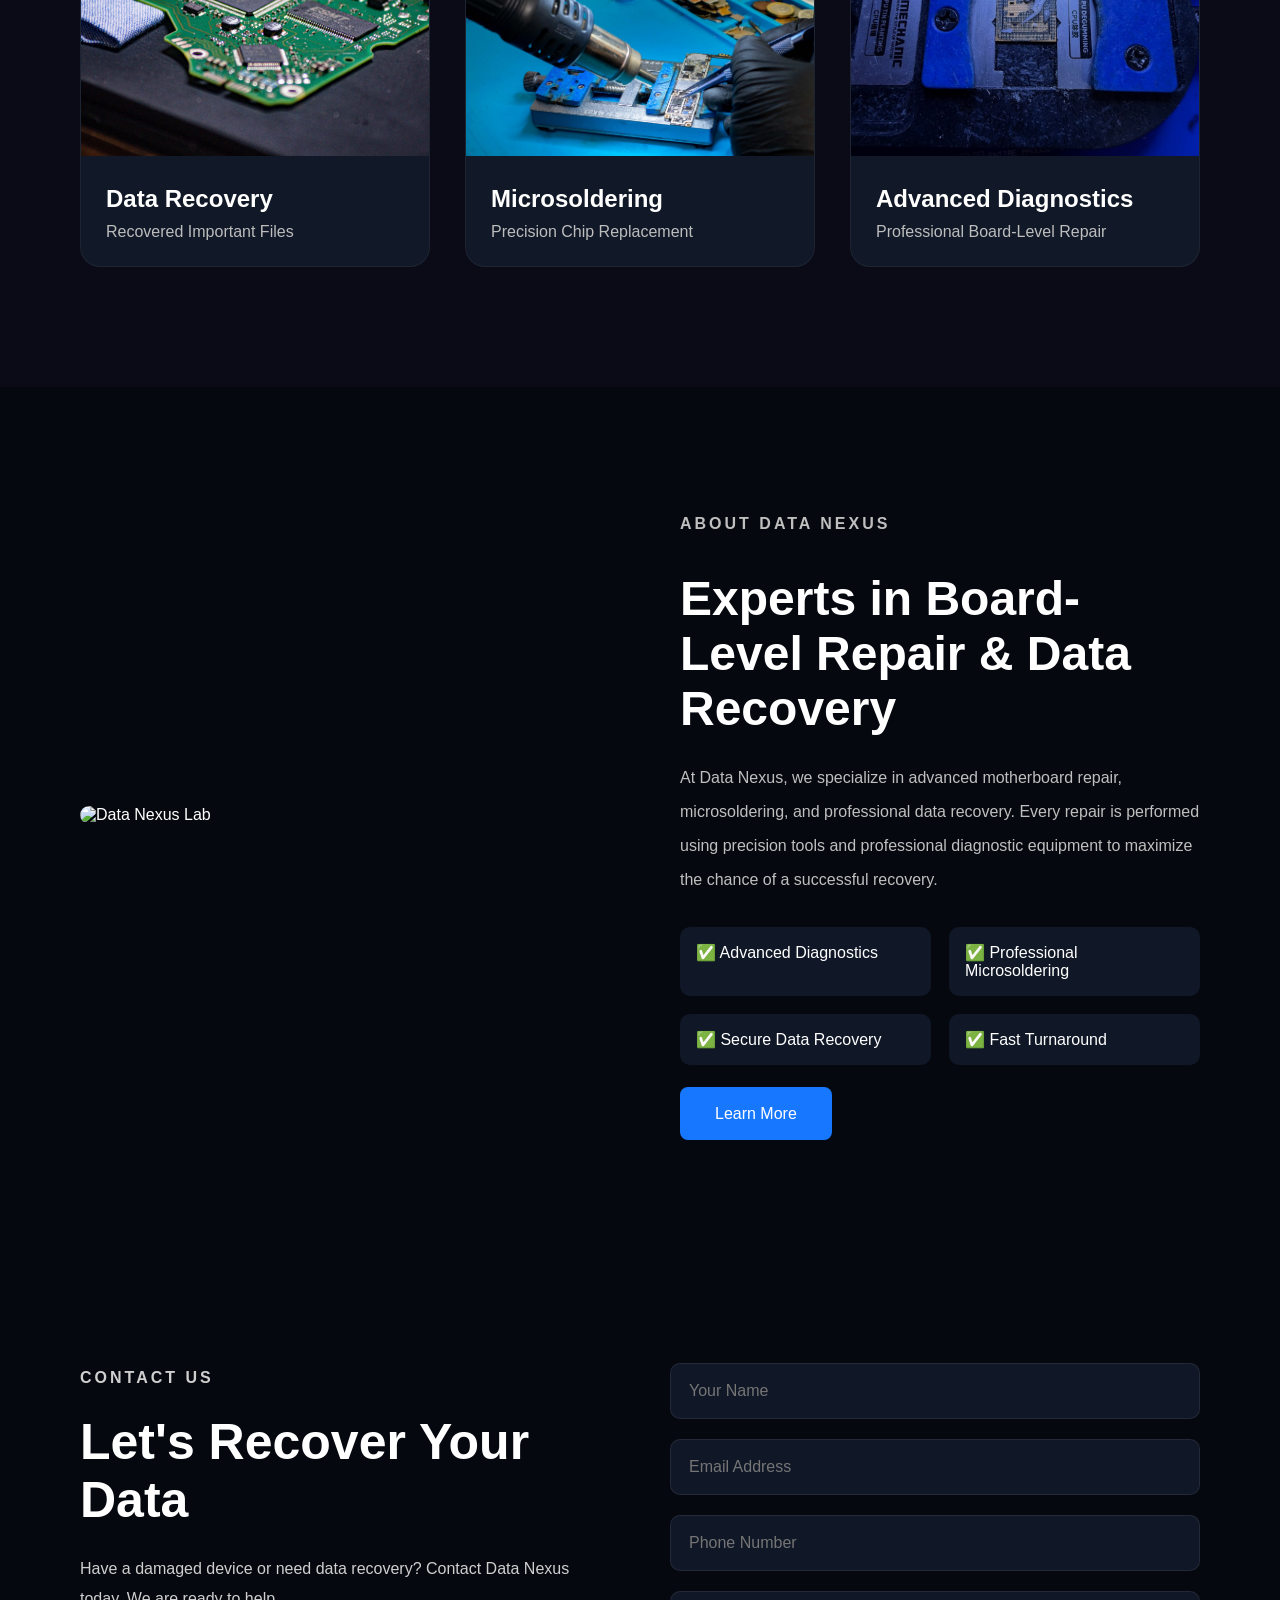
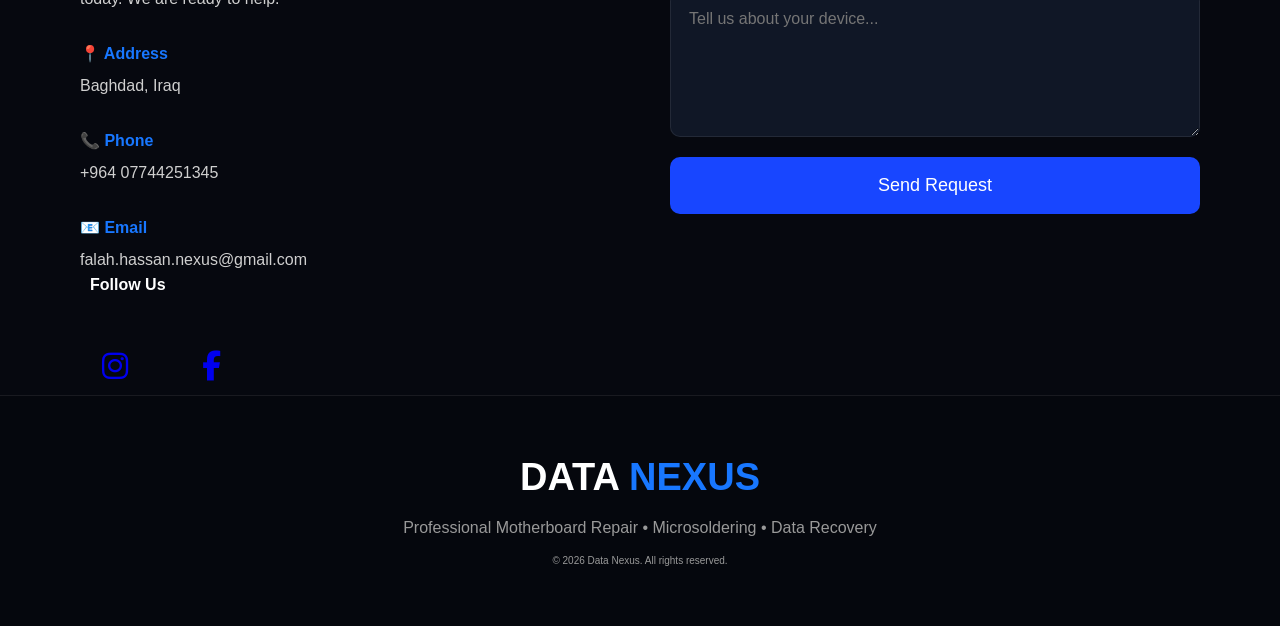
==== commit dd643b07: "Update index.html" ====
--- a/index.html
+++ b/index.html
@@ -11,7 +11,6 @@
 </head>
 
 <body>
-<section id="home" class="hero">
 
 <section class="hero">
 
--- a/style.css
+++ b/style.css
@@ -294,7 +294,10 @@
     font-size:20px;
 
 }
-
+#services {
+    position: relative;
+    z-index: 1;
+}
 .services-grid{
 
     display:grid;
@@ -997,7 +1000,7 @@
     .testimonial-card {
         padding: 30px 25px;
     }
-    
+
 
     /* Contact */
 
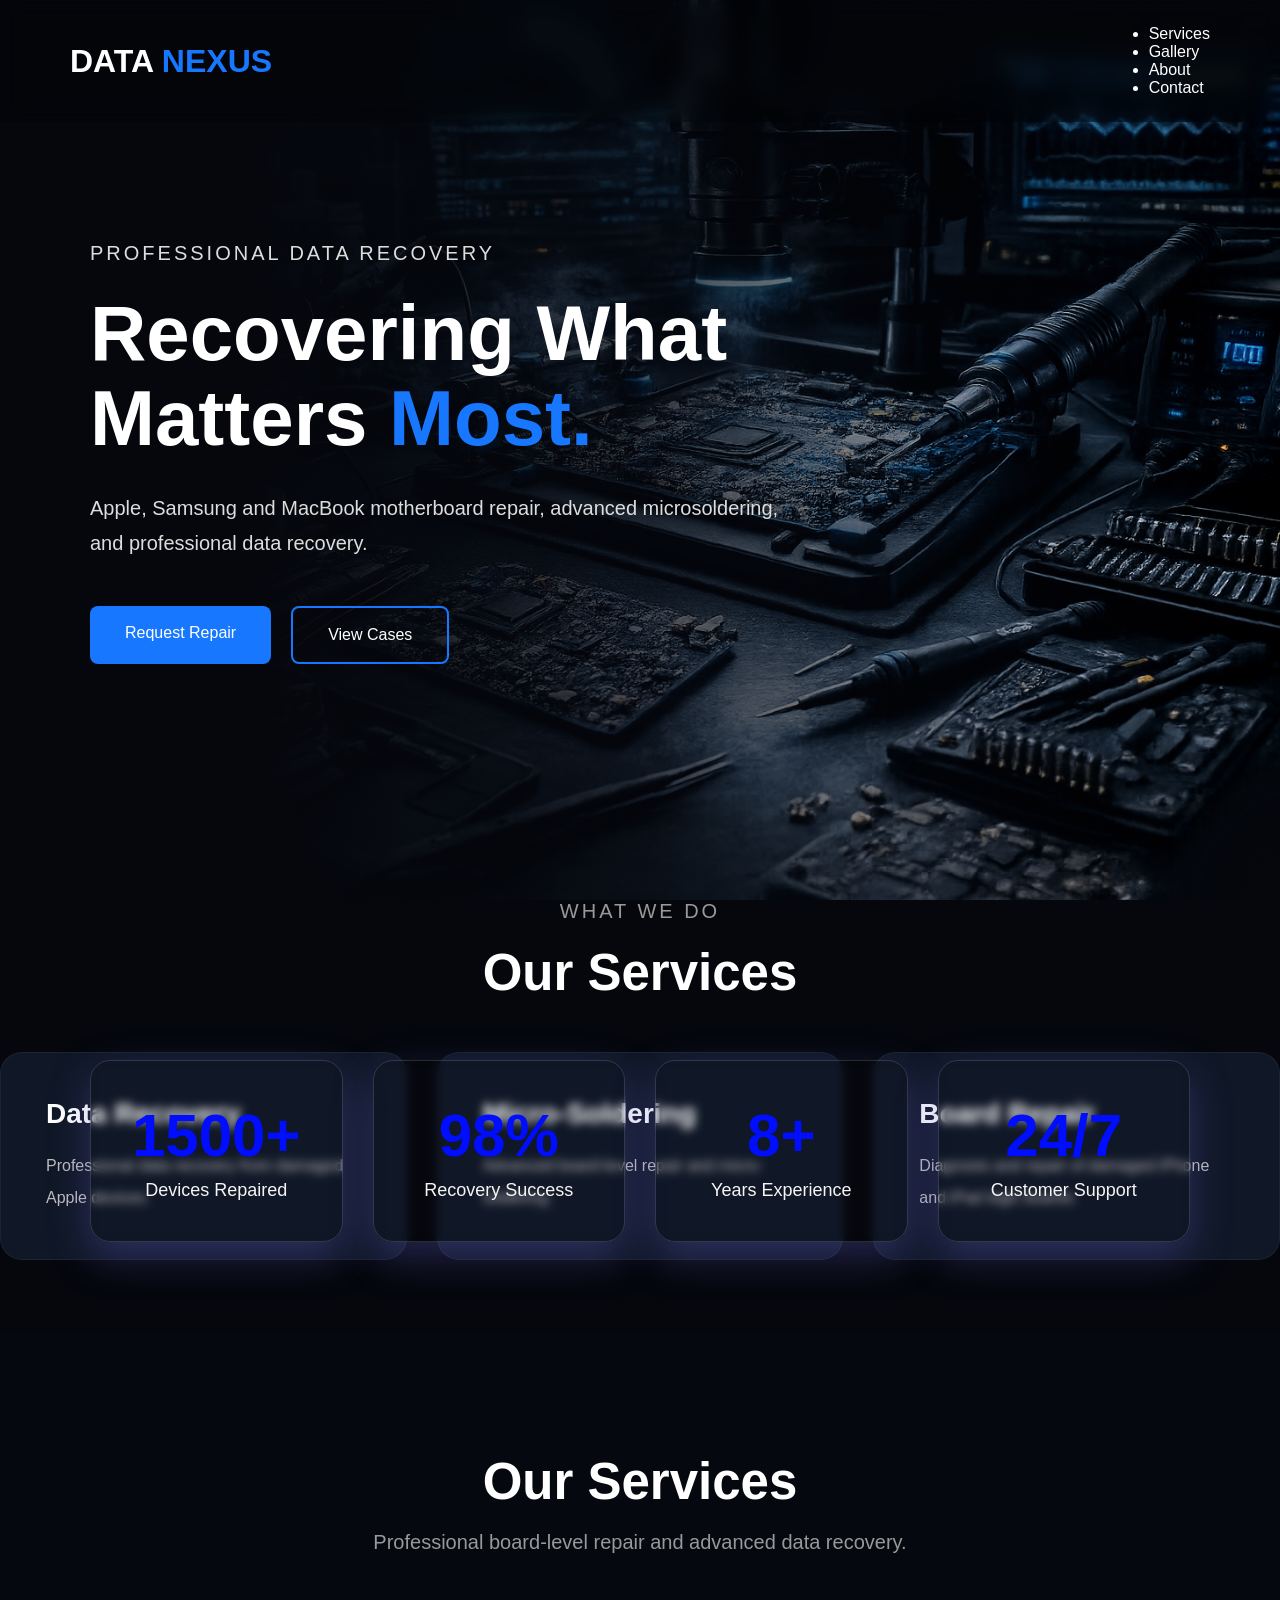
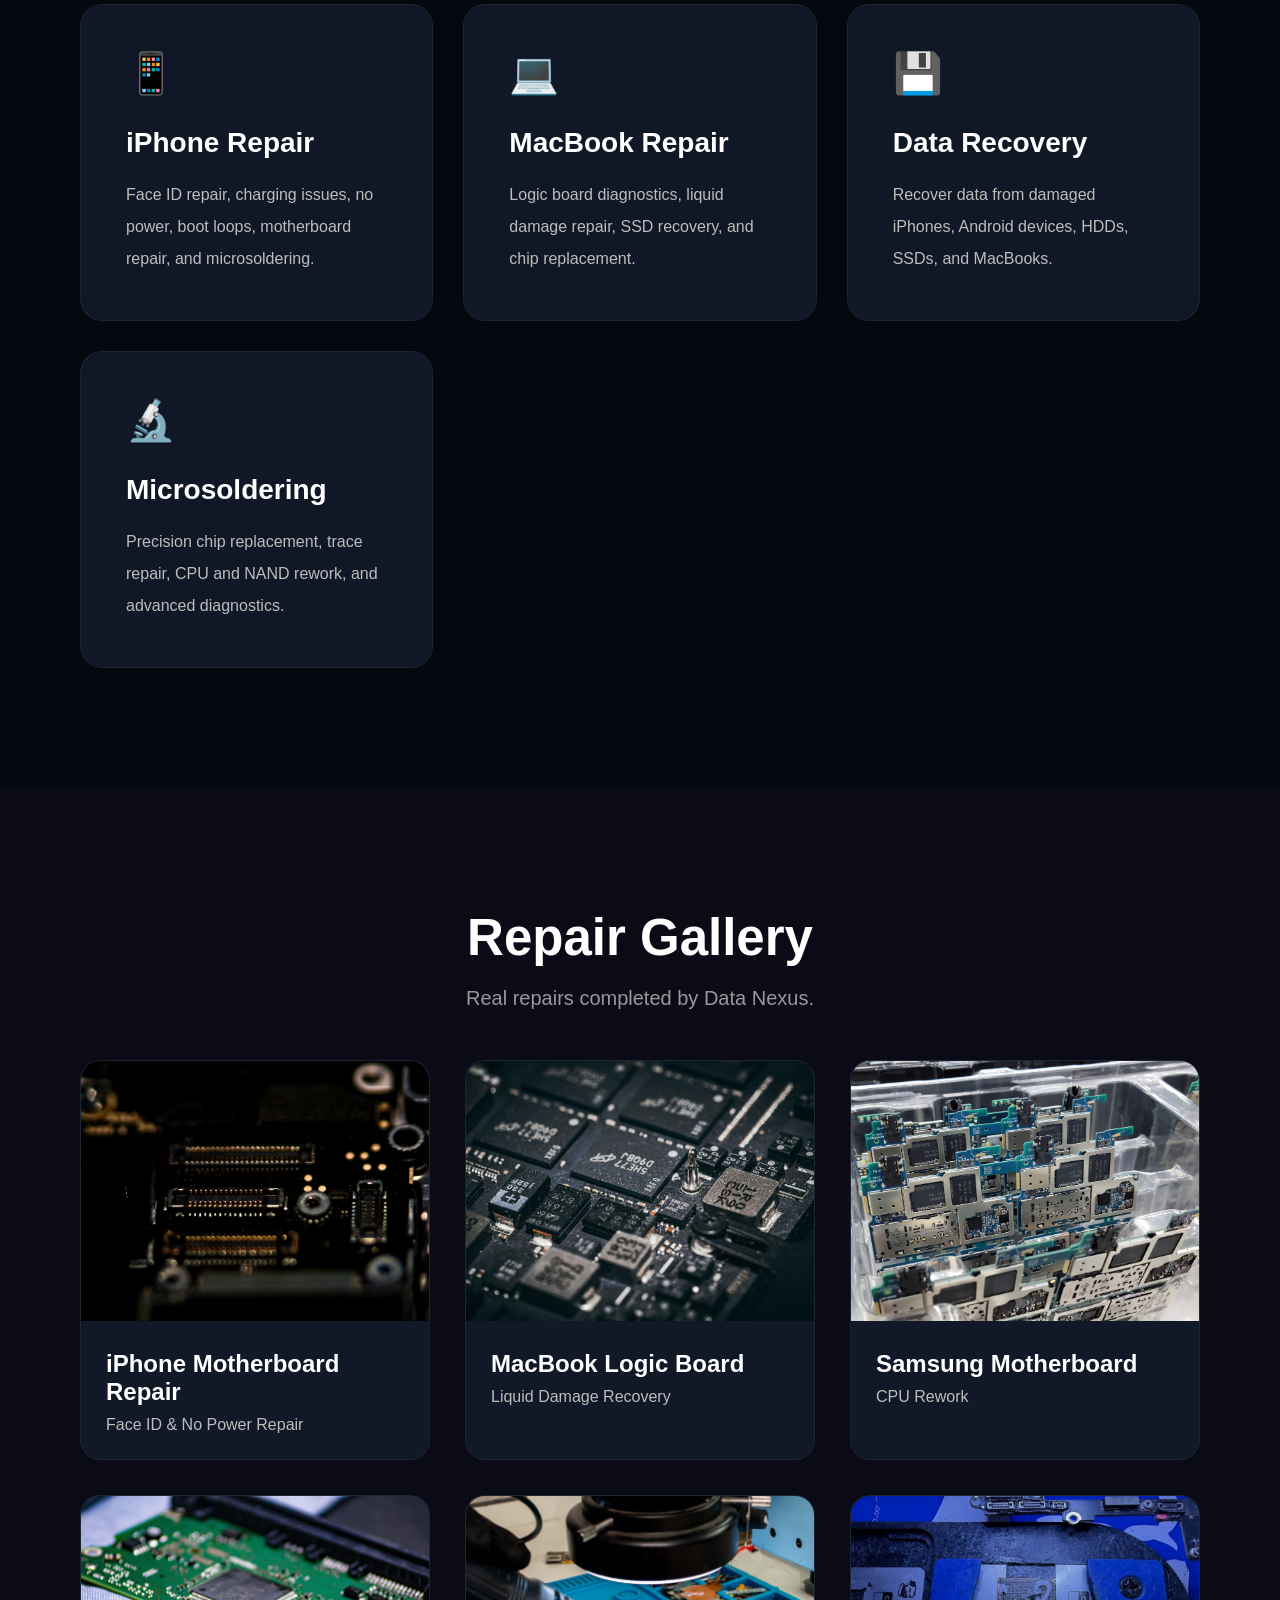
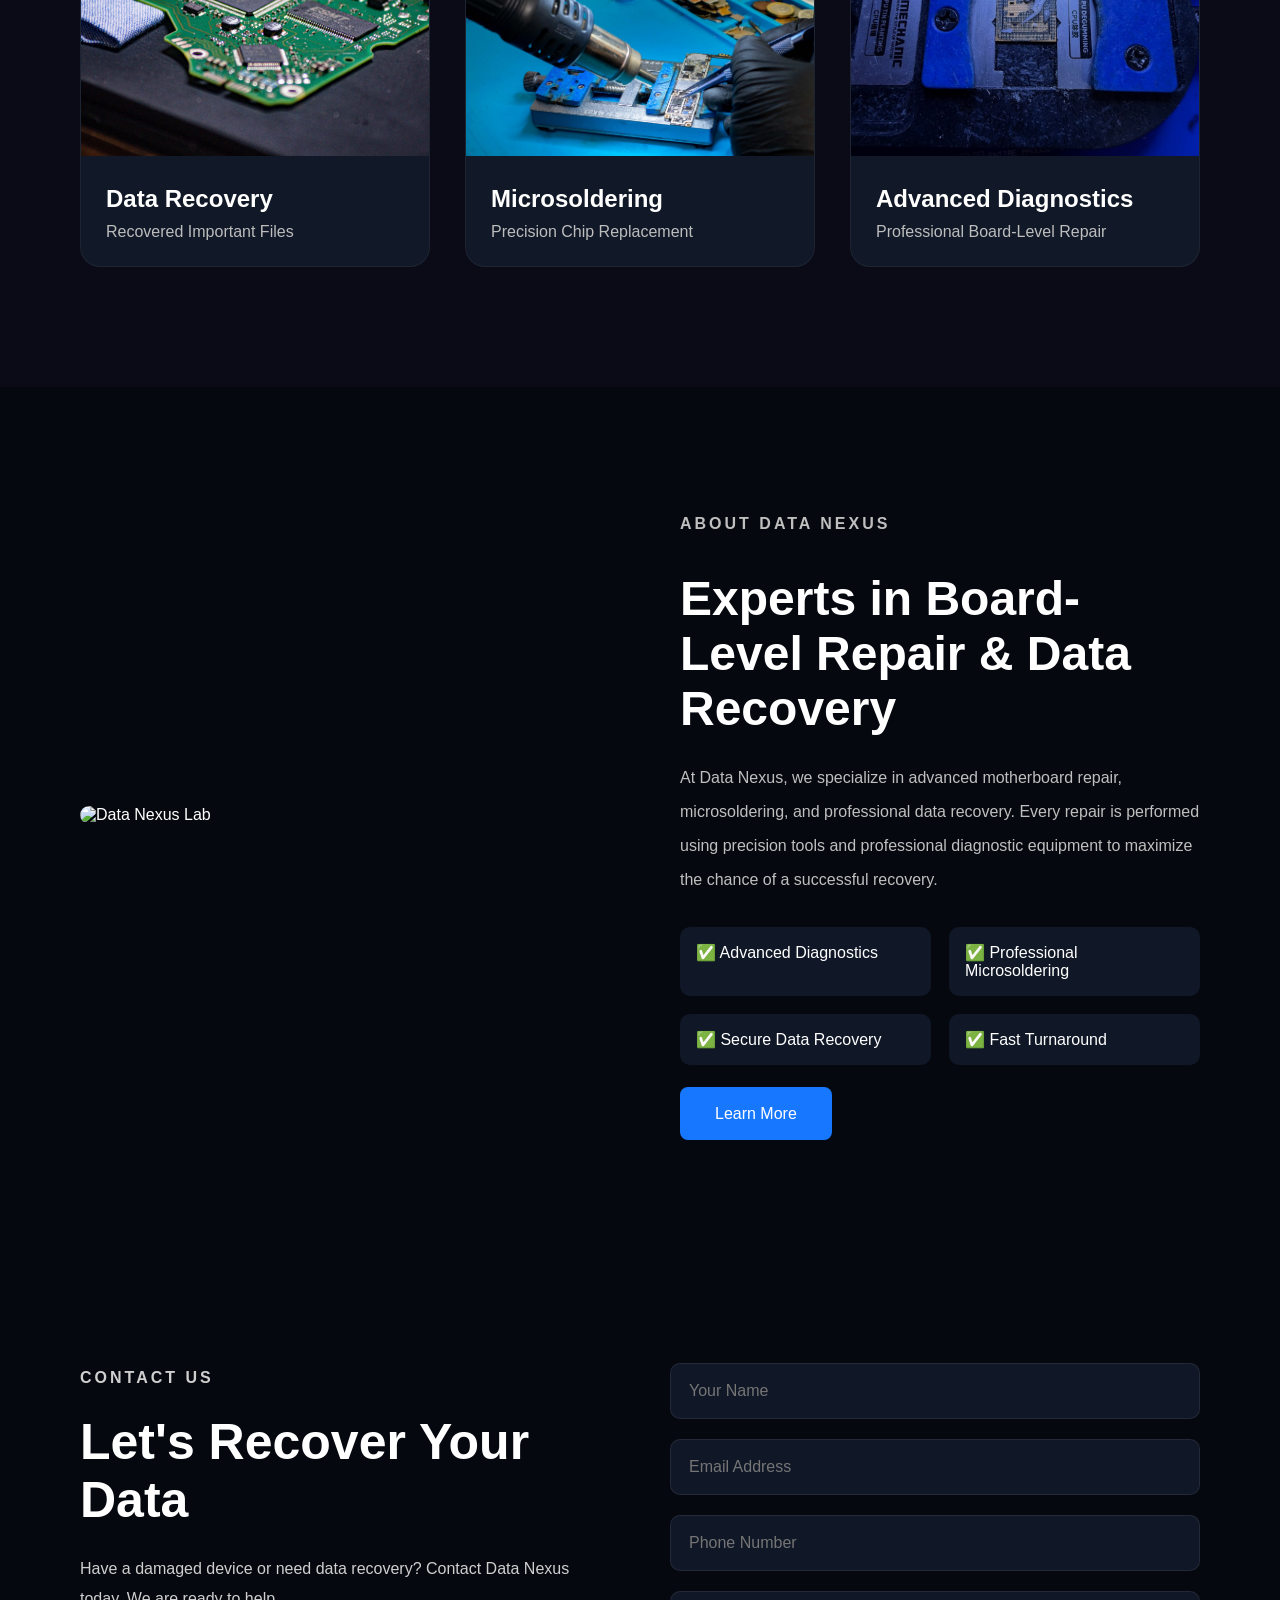
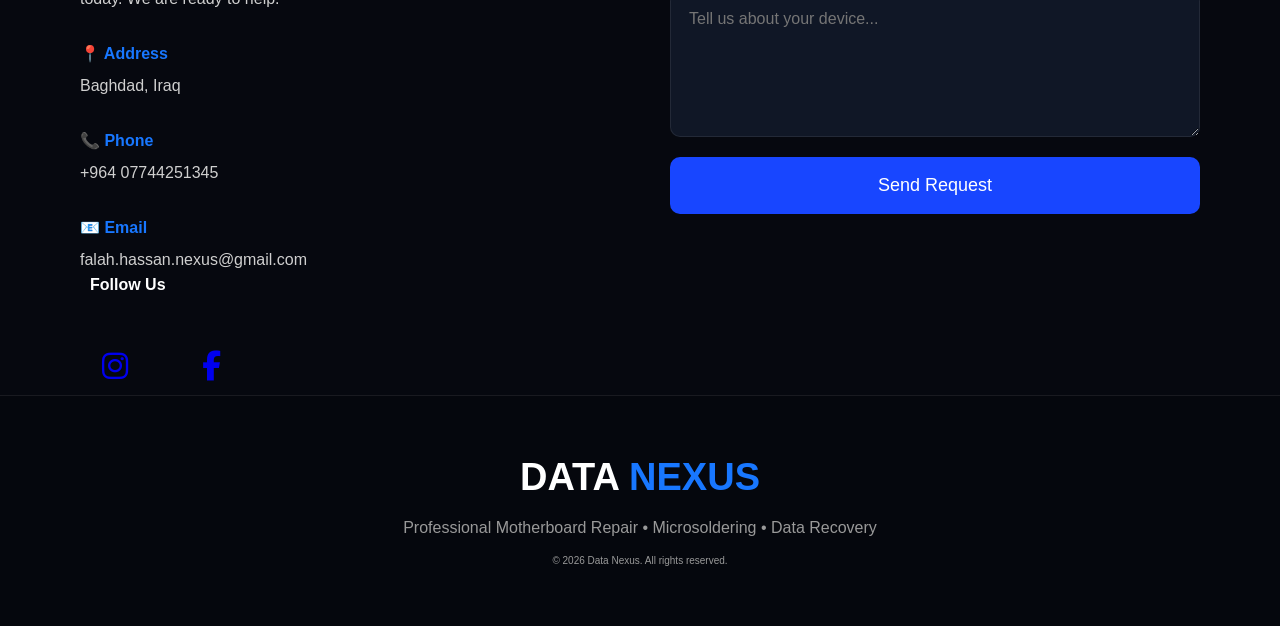
==== commit 69b479f0: "Update index.html" ====
--- a/index.html
+++ b/index.html
@@ -11,6 +11,23 @@
 </head>
 
 <body>
+
+    <header>
+
+        <div class="logo">
+            DATA <span>NEXUS</span>
+        </div>
+
+        <nav>
+            <ul>
+                <li><a href="#services">Services</a></li>
+                <li><a href="#gallery">Gallery</a></li>
+                <li><a href="#about">About</a></li>
+                <li><a href="#contact">Contact</a></li>
+            </ul>
+        </nav>
+
+    </header>
 
 <section class="hero">
 
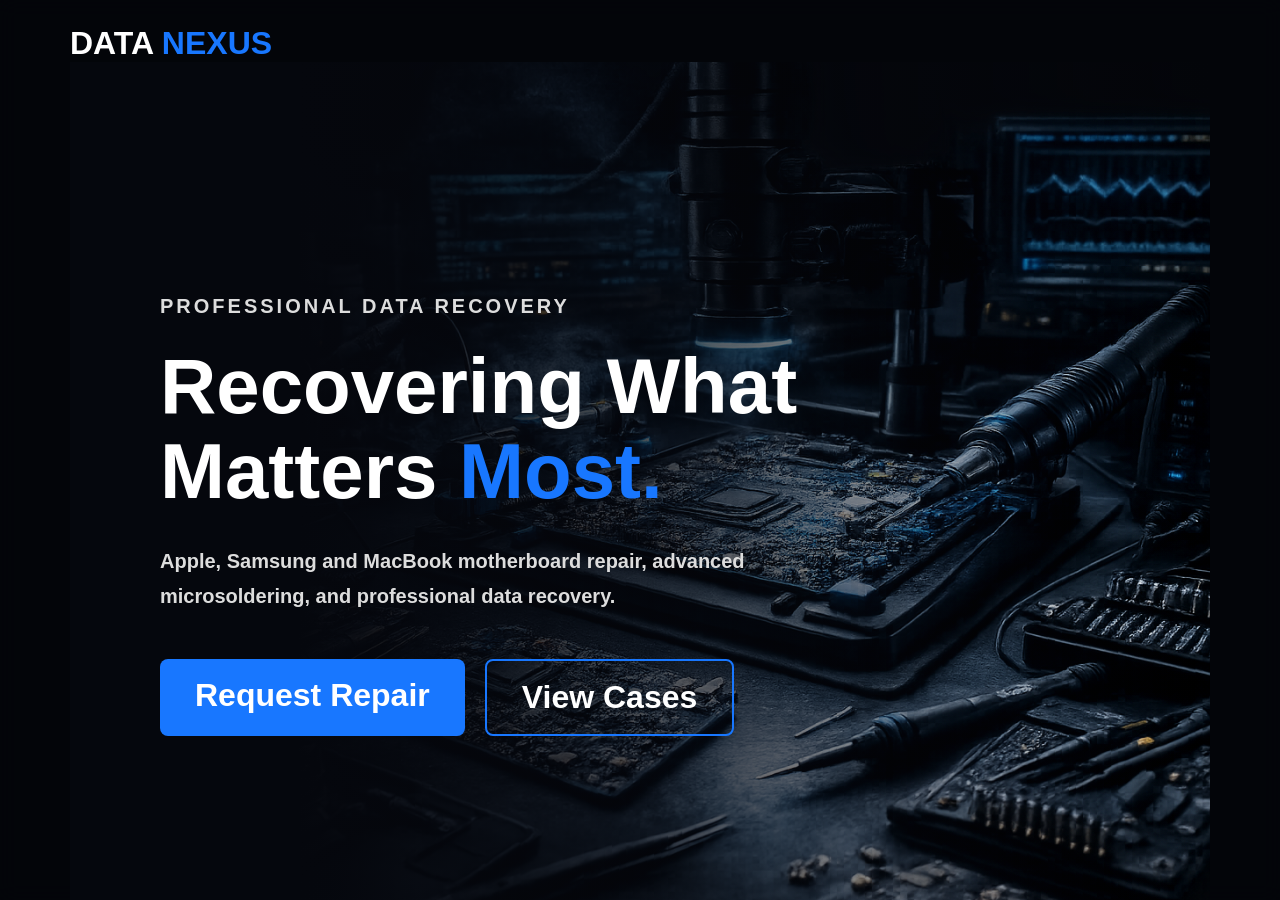
==== commit 47e4d11a: "Update index.html" ====
--- a/index.html
+++ b/index.html
@@ -16,18 +16,6 @@
 
         <div class="logo">
             DATA <span>NEXUS</span>
-        </div>
-
-        <nav>
-            <ul>
-                <li><a href="#services">Services</a></li>
-                <li><a href="#gallery">Gallery</a></li>
-                <li><a href="#about">About</a></li>
-                <li><a href="#contact">Contact</a></li>
-            </ul>
-        </nav>
-
-    </header>
 
 <section class="hero">
 
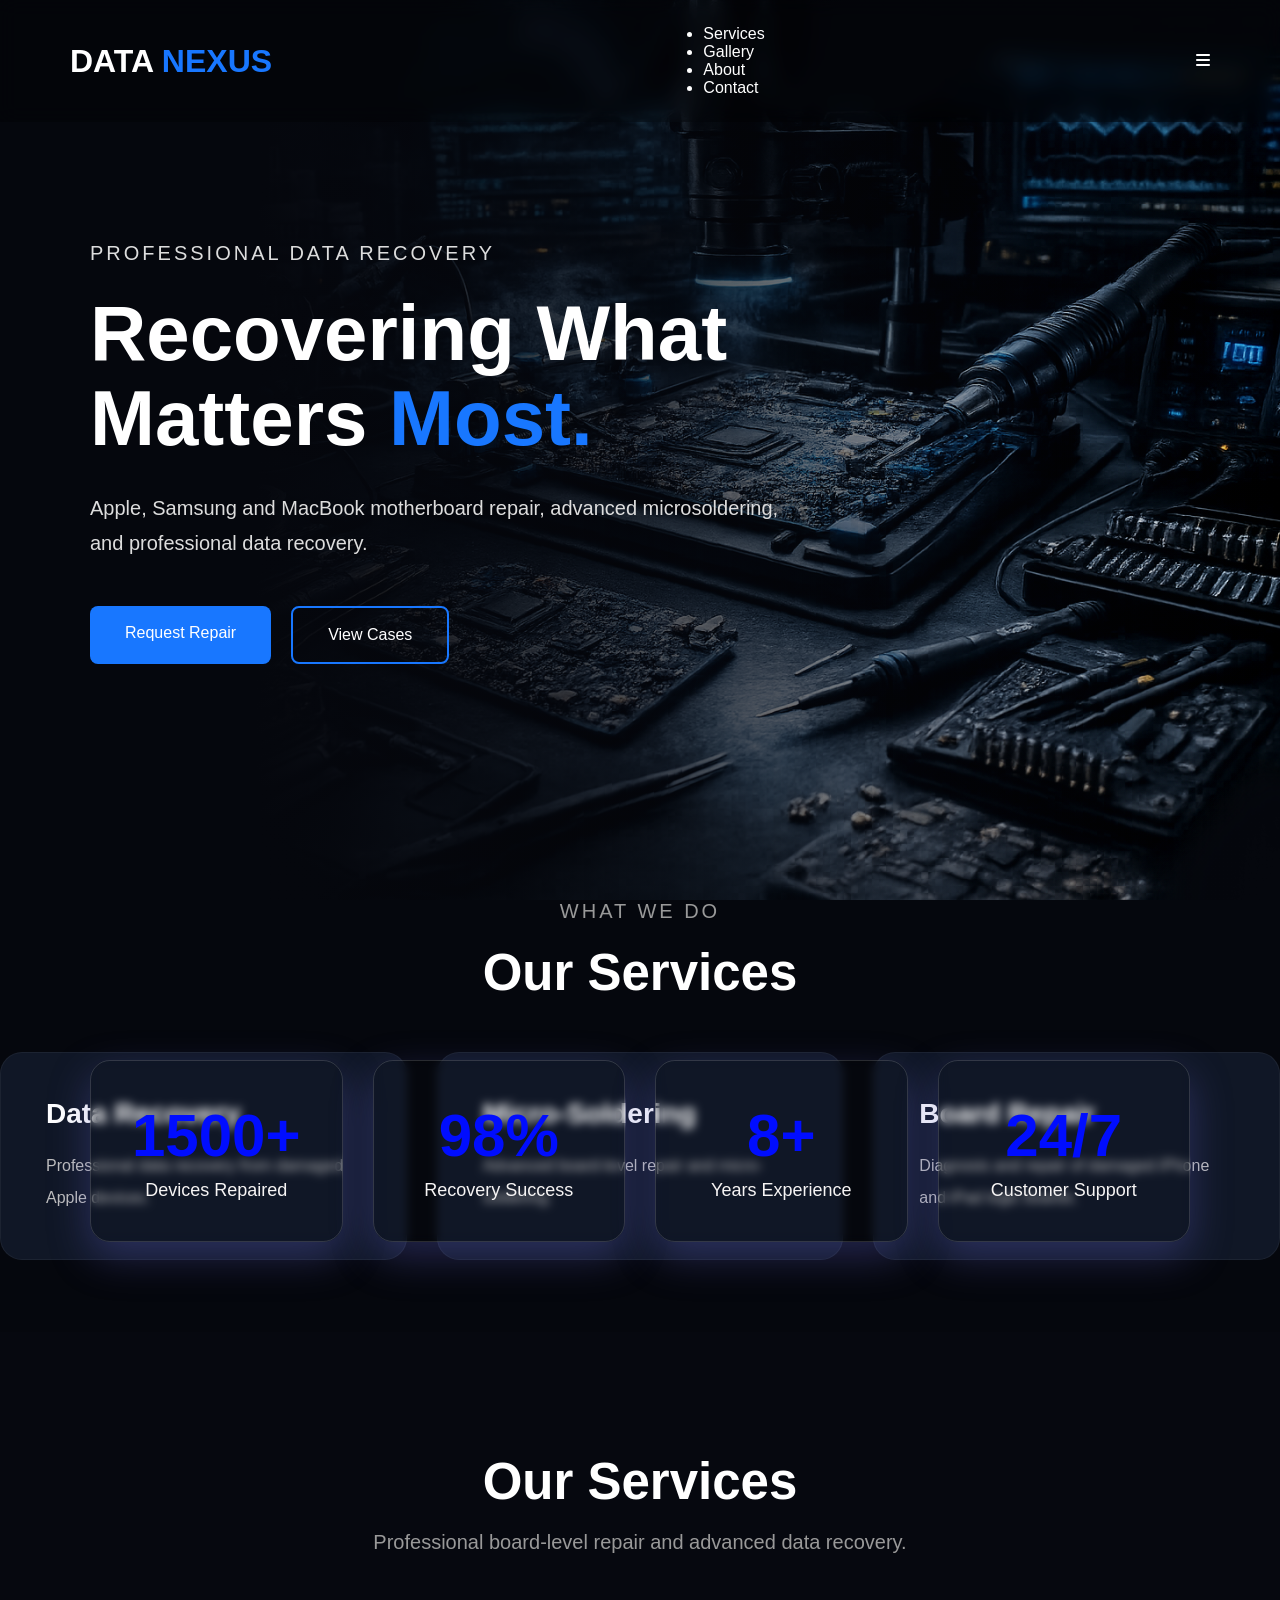
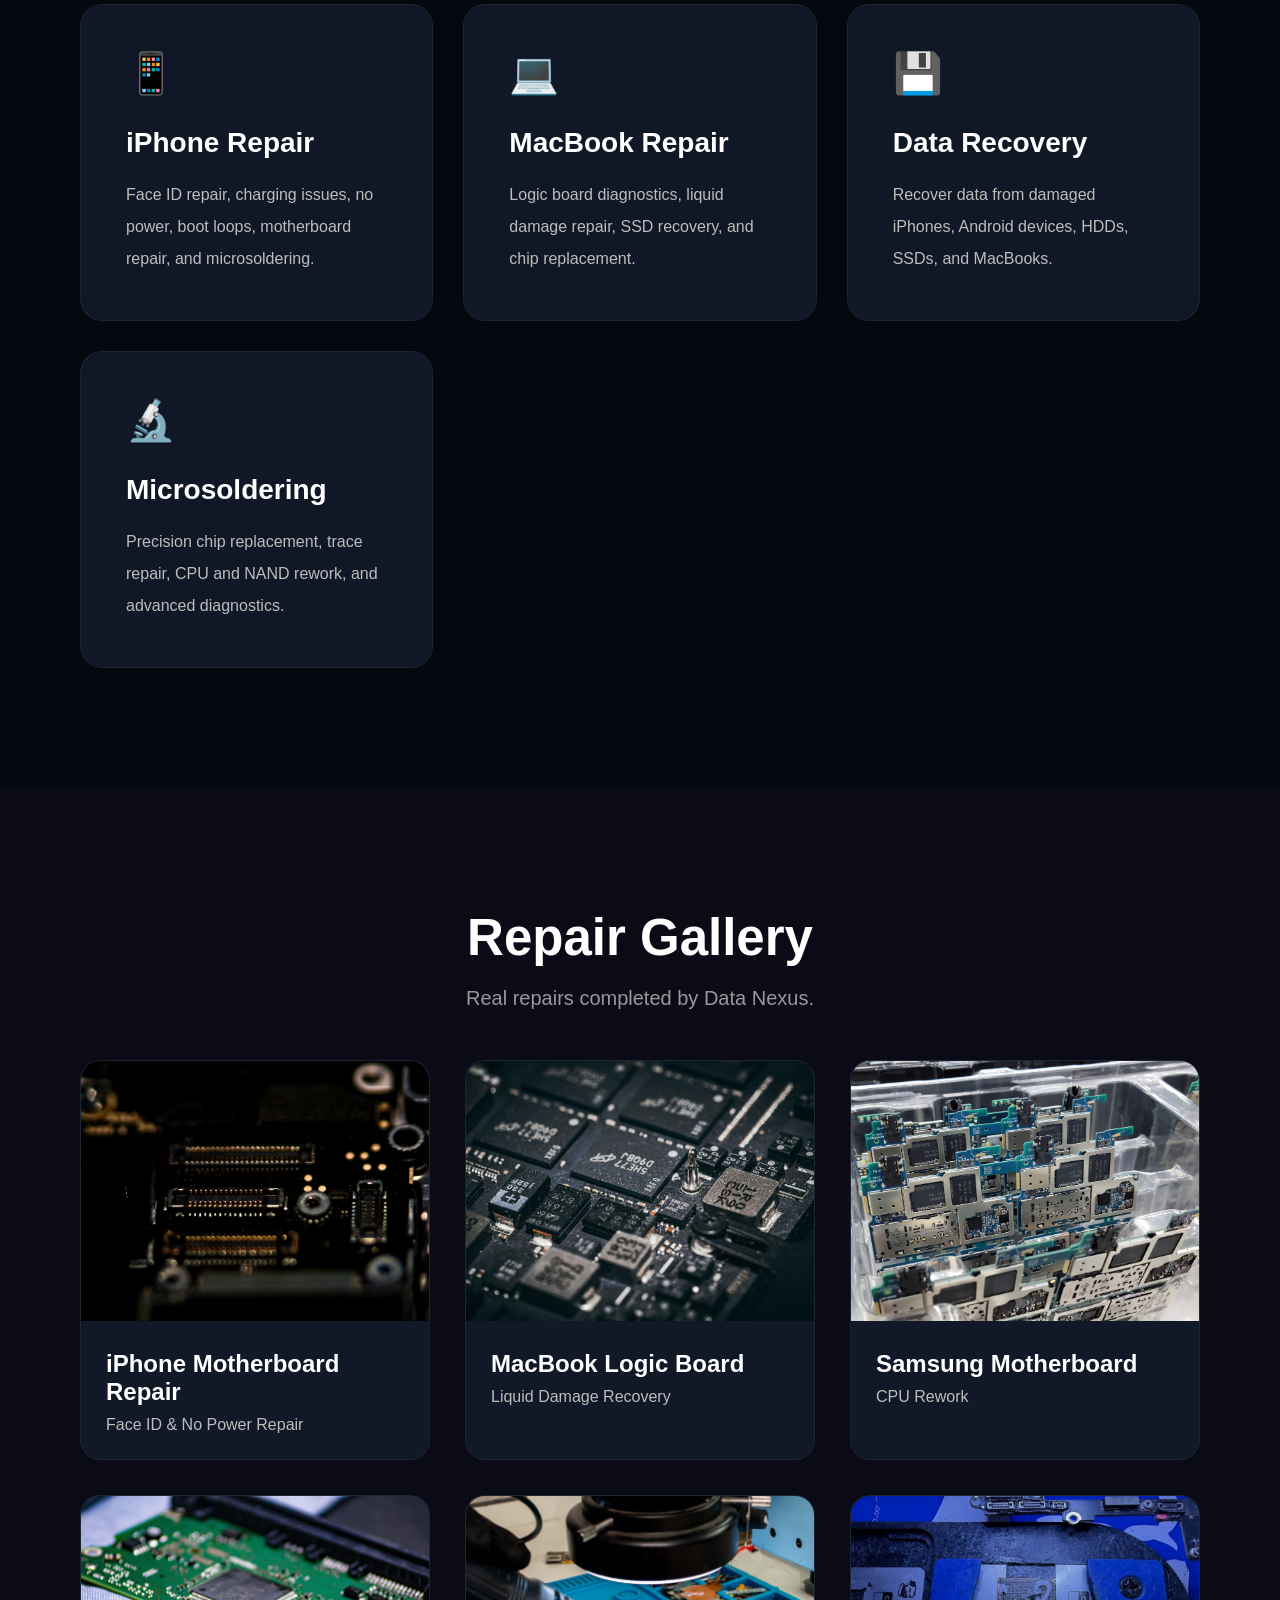
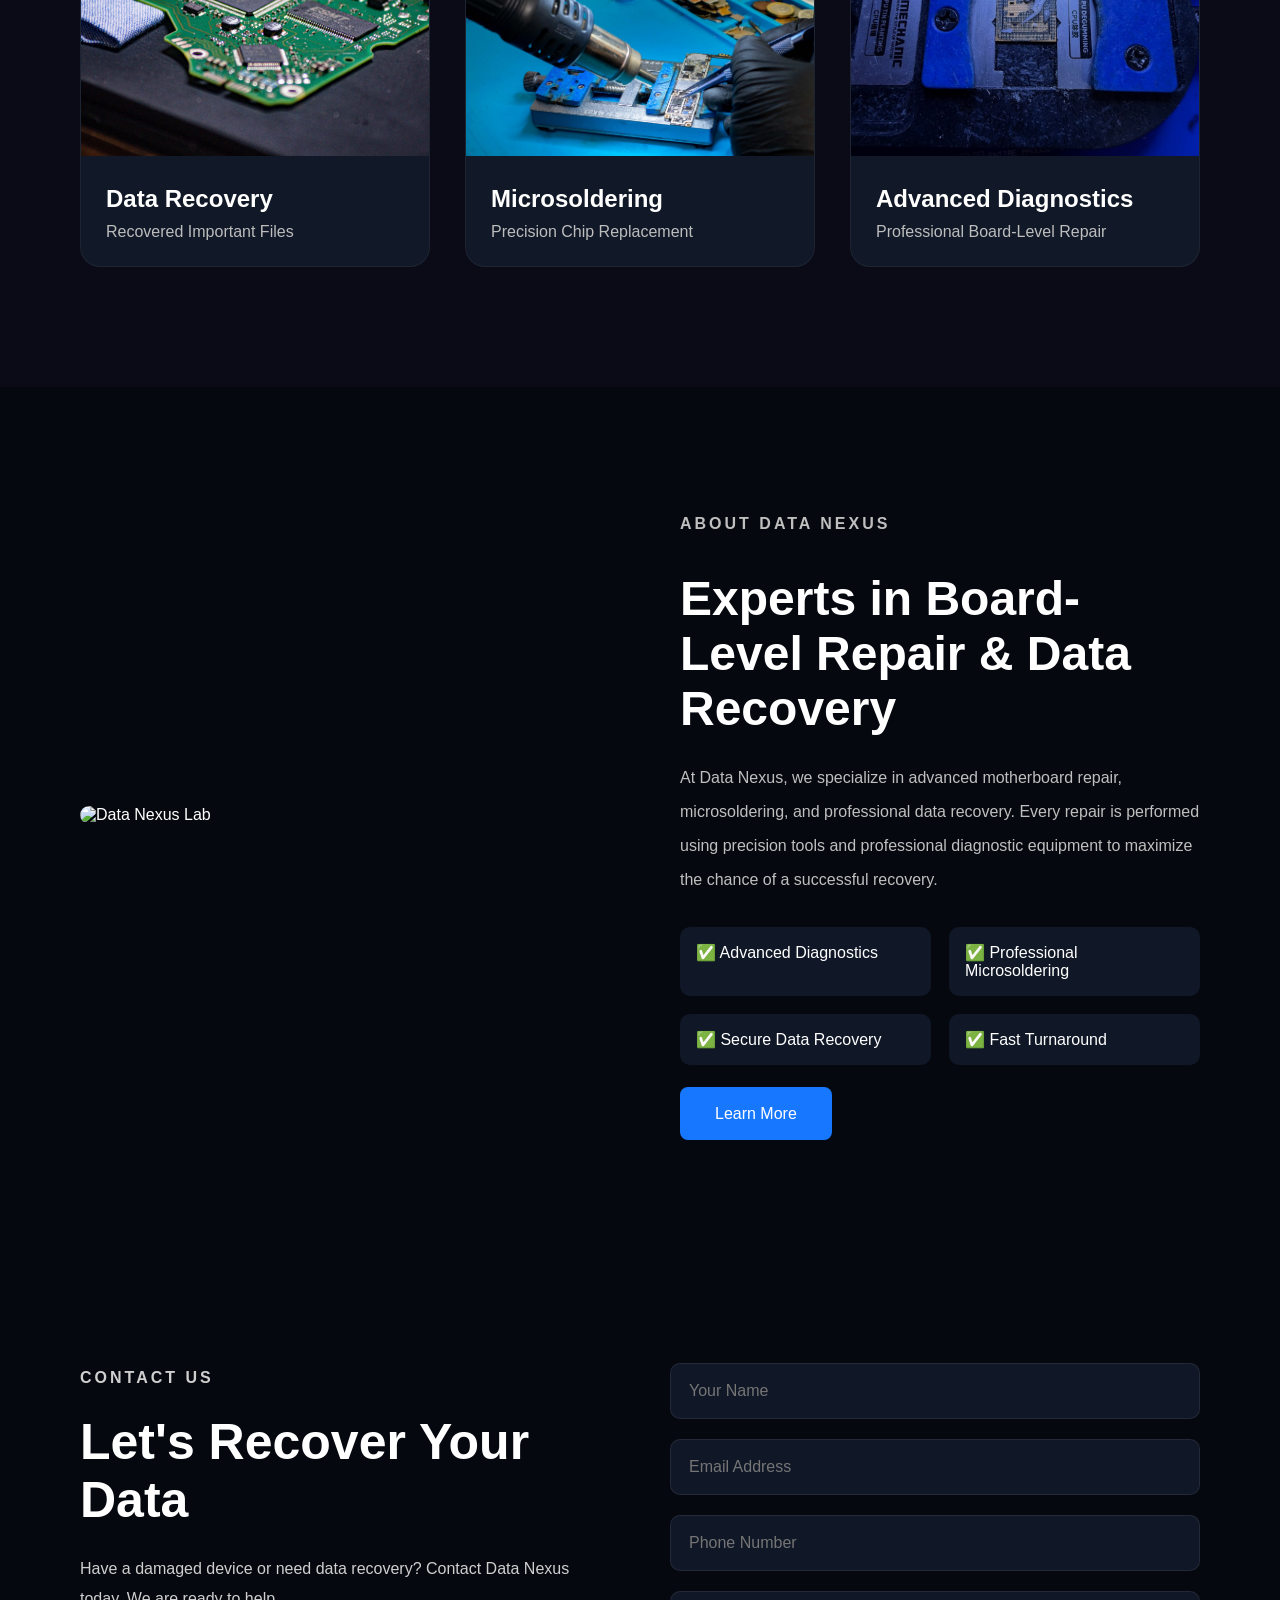
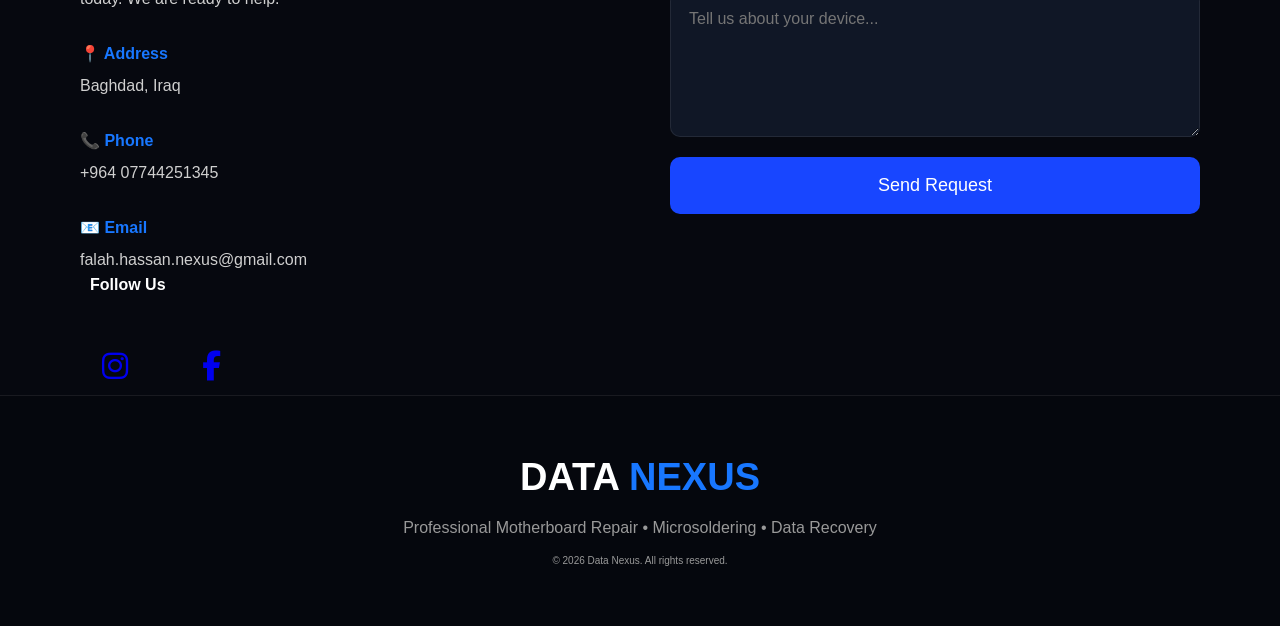
==== commit d4ee050b: "Update index.html" ====
--- a/index.html
+++ b/index.html
@@ -13,10 +13,24 @@
 <body>
 
     <header>
-
         <div class="logo">
             DATA <span>NEXUS</span>
-
+        </div>
+
+        <nav>
+            <ul>
+                <li><a href="#services">Services</a></li>
+                <li><a href="#gallery">Gallery</a></li>
+                <li><a href="#about">About</a></li>
+                <li><a href="#contact">Contact</a></li>
+            </ul>
+        </nav>
+
+        <div class="menu-toggle">
+            <i class="fa fa-bars"></i>
+        </div>
+
+    </header>
 <section class="hero">
 
     <div class="overlay"></div>
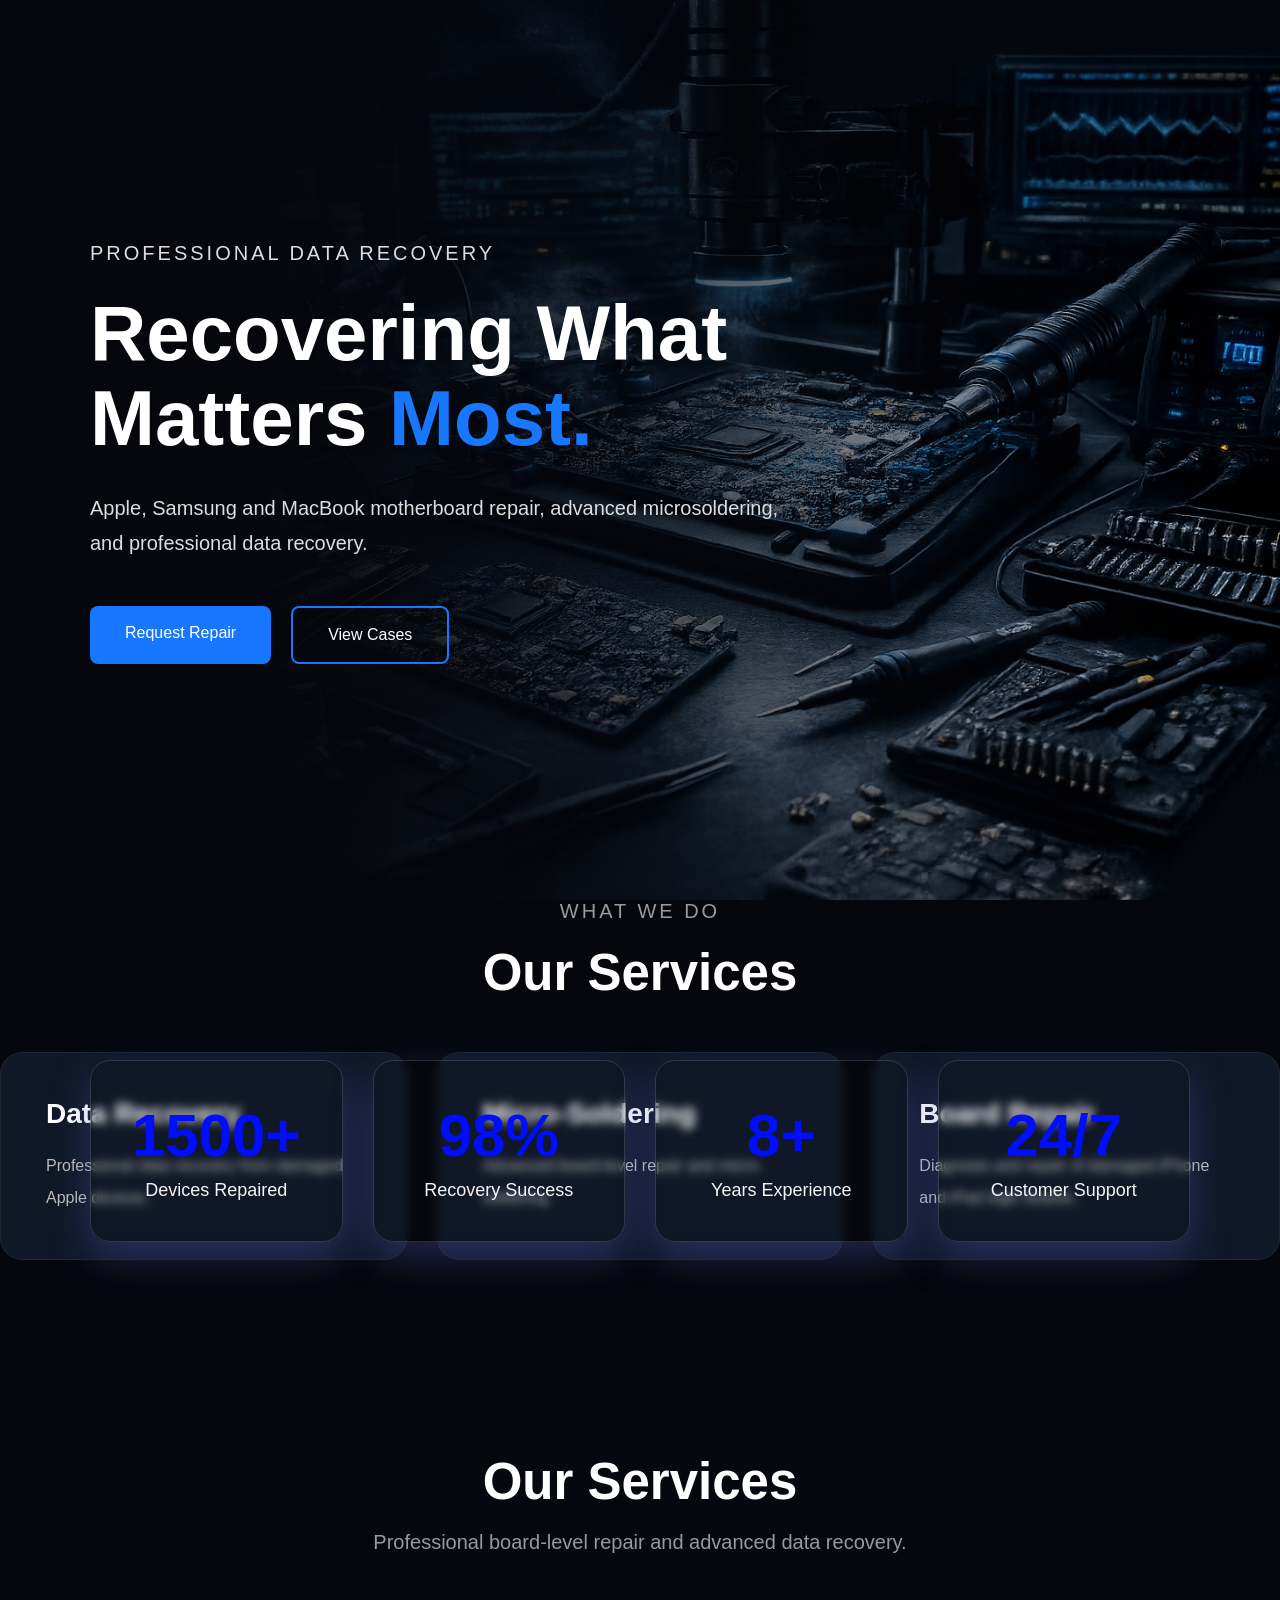
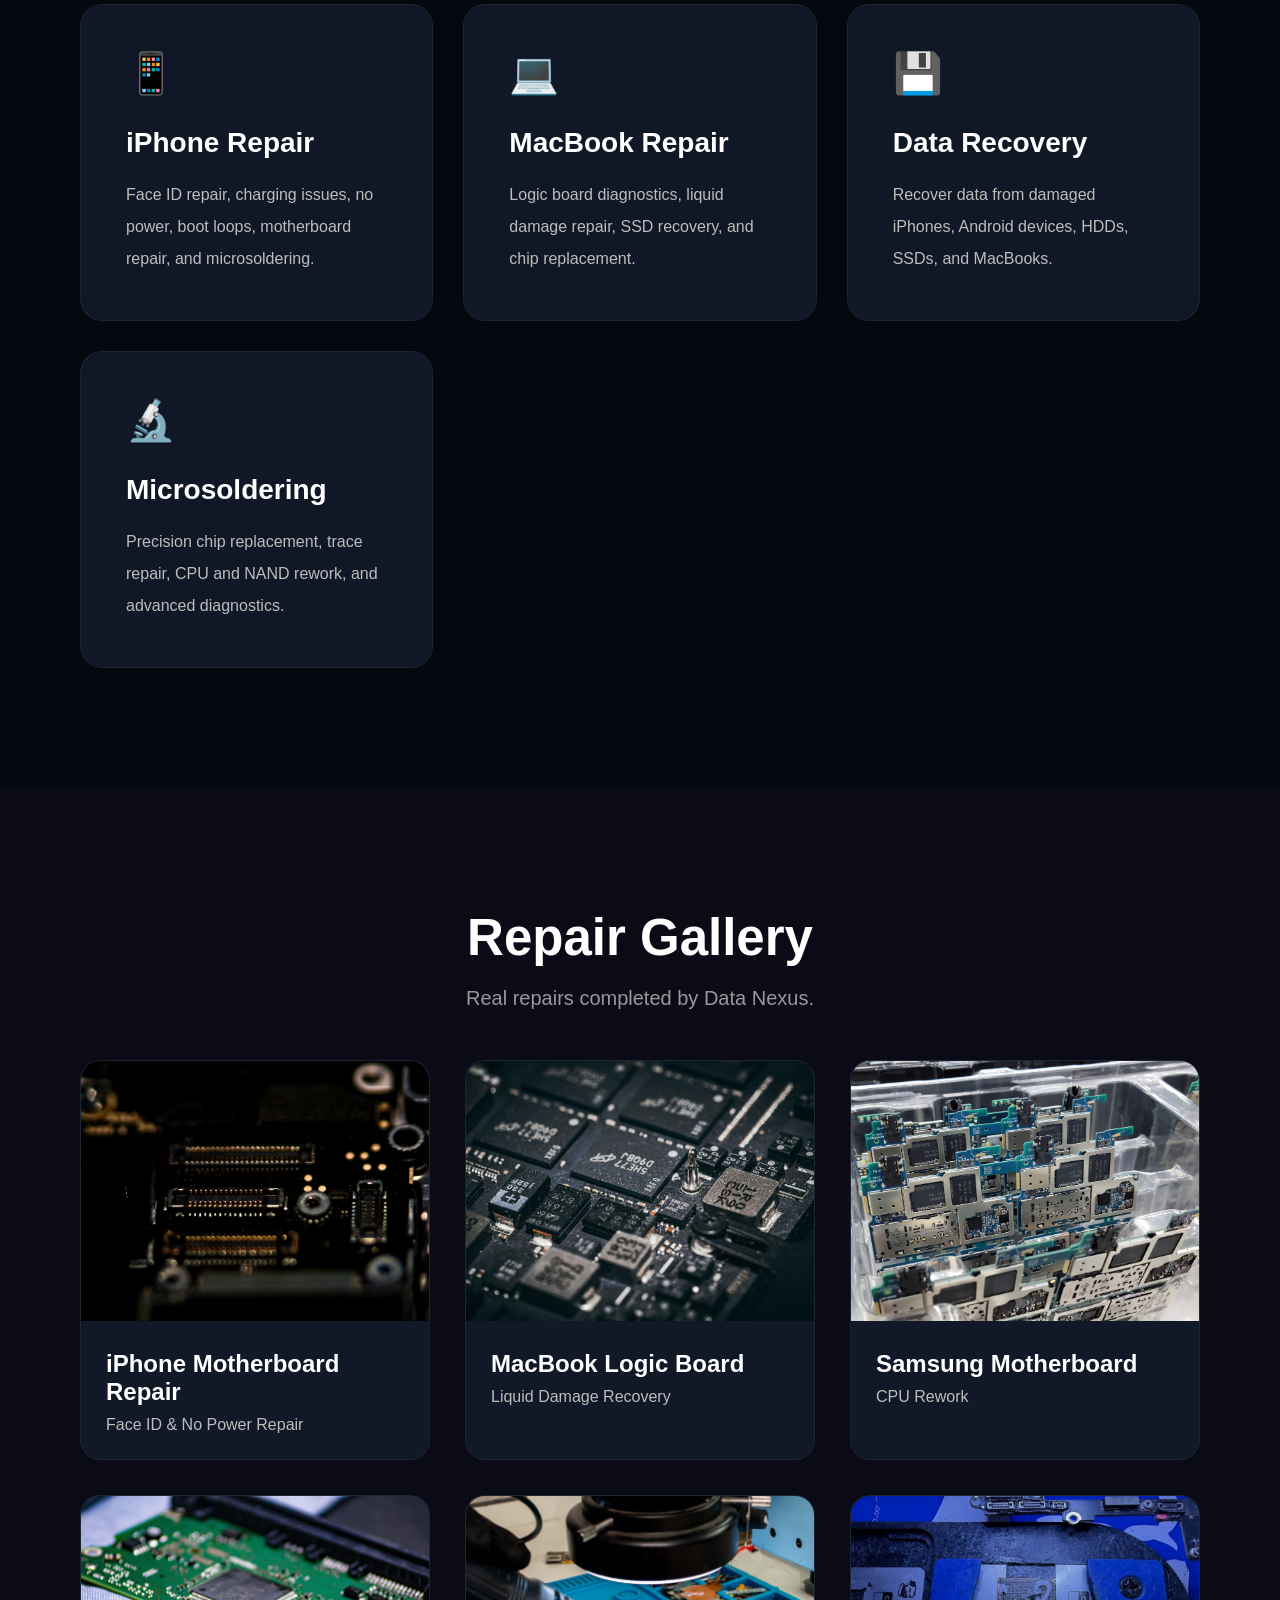
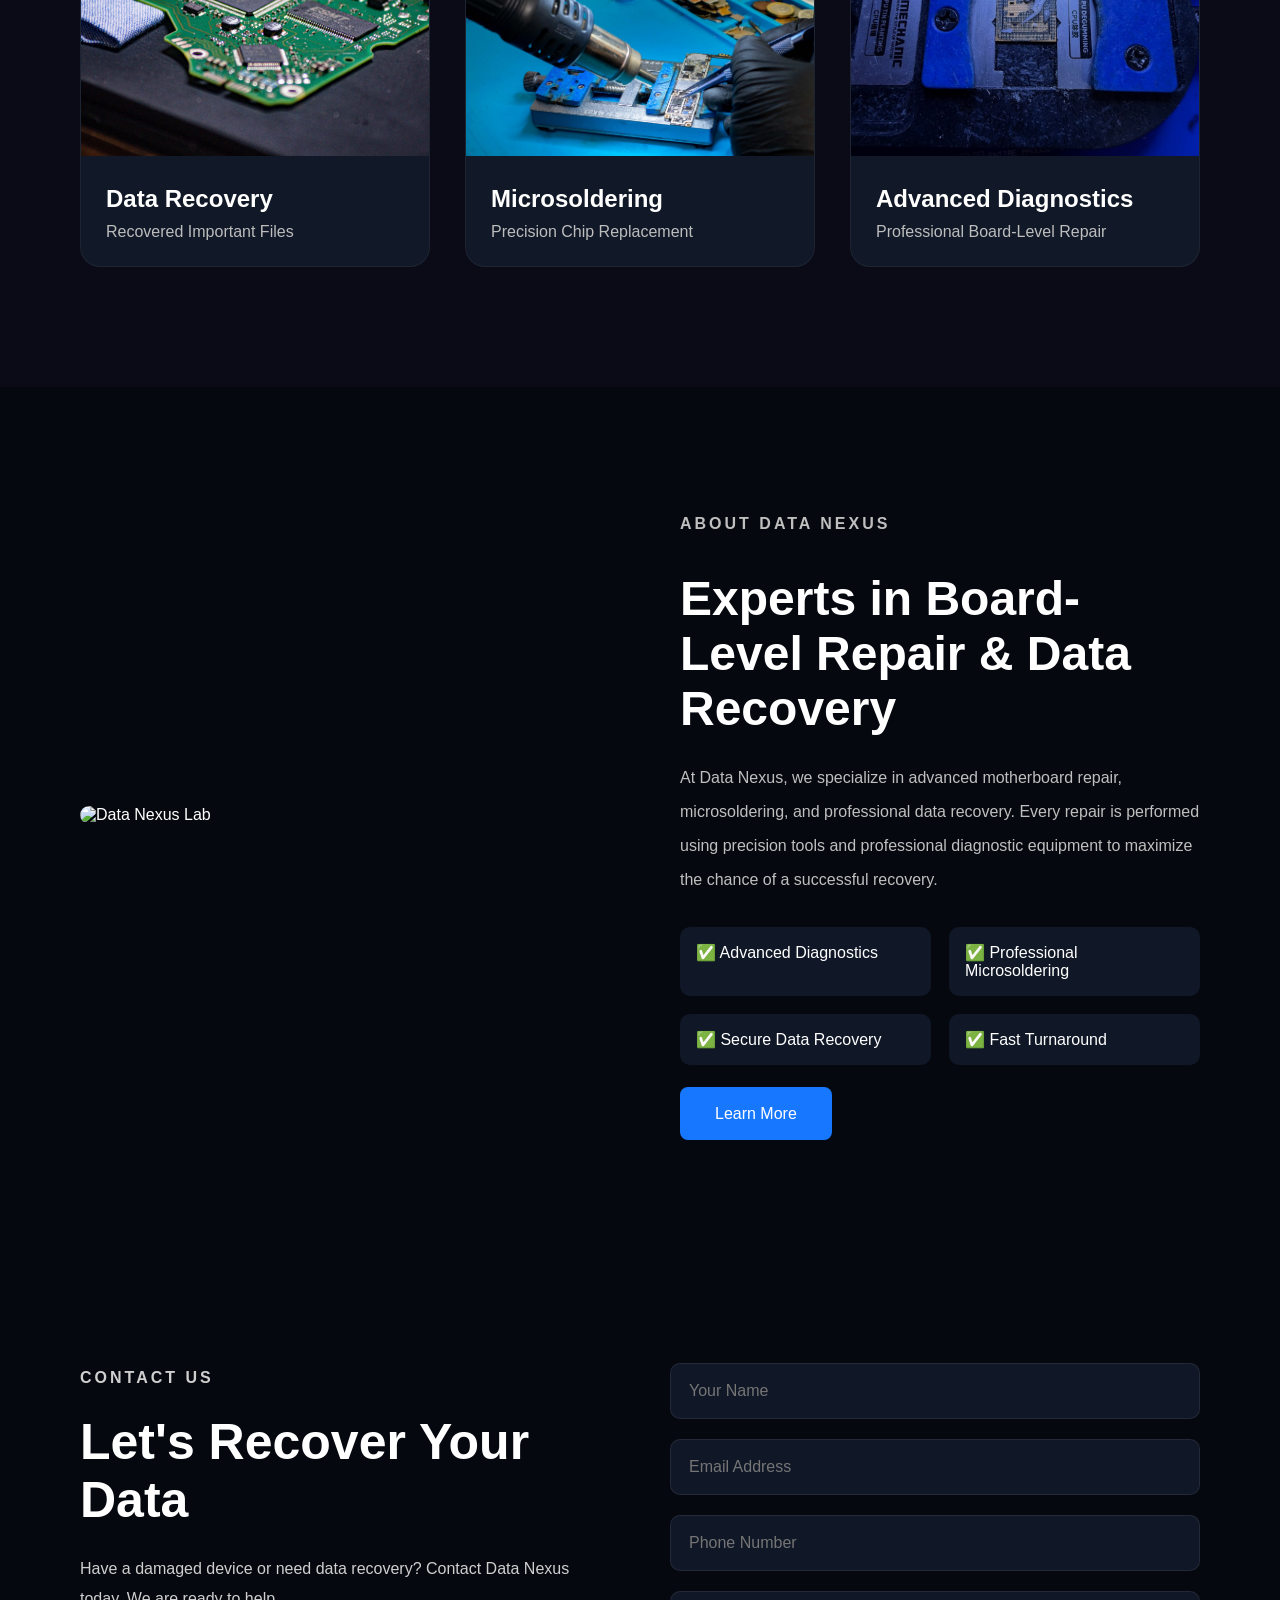
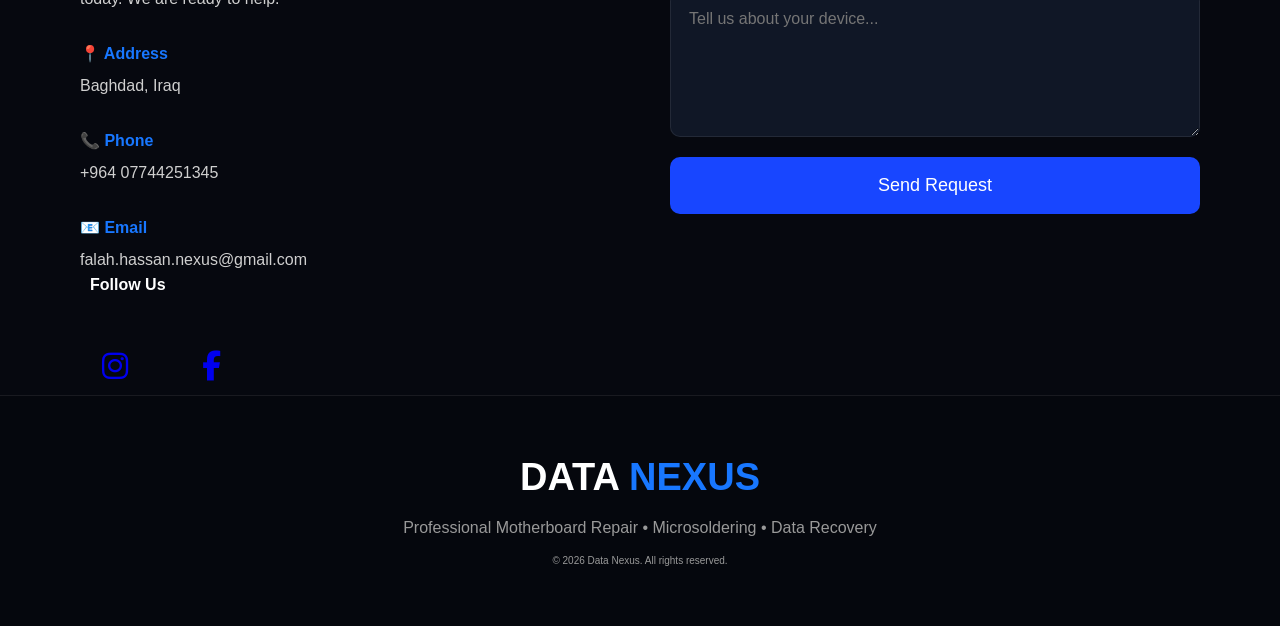
==== commit 85bcc6ef: "Update index.html" ====
--- a/index.html
+++ b/index.html
@@ -11,26 +11,6 @@
 </head>
 
 <body>
-
-    <header>
-        <div class="logo">
-            DATA <span>NEXUS</span>
-        </div>
-
-        <nav>
-            <ul>
-                <li><a href="#services">Services</a></li>
-                <li><a href="#gallery">Gallery</a></li>
-                <li><a href="#about">About</a></li>
-                <li><a href="#contact">Contact</a></li>
-            </ul>
-        </nav>
-
-        <div class="menu-toggle">
-            <i class="fa fa-bars"></i>
-        </div>
-
-    </header>
 <section class="hero">
 
     <div class="overlay"></div>
